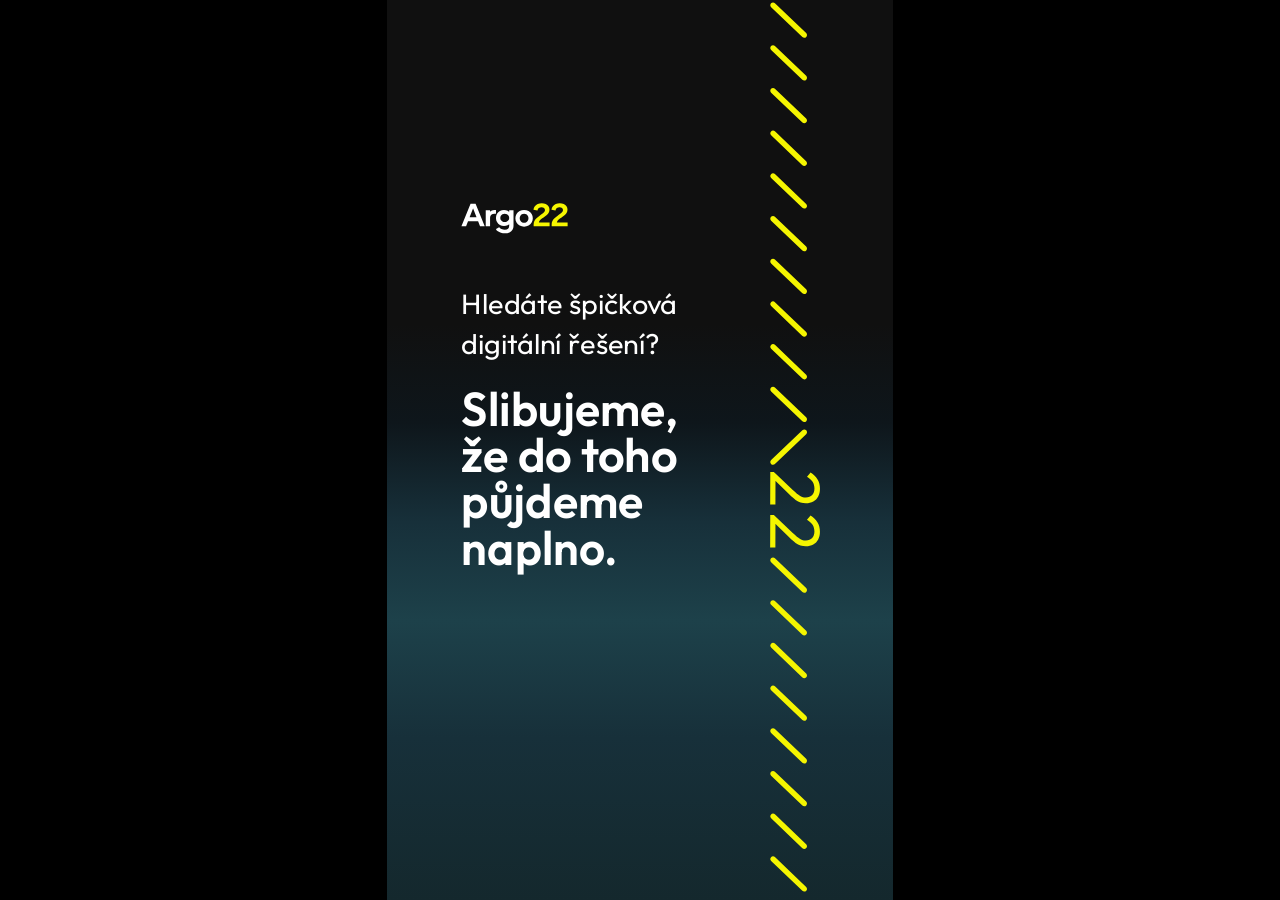
==== assets/reels-animace.html @ db475f30 "Prezentace Brand 2.0: assets" ====
<!DOCTYPE html>
<html lang="cs"><head><meta charset="utf-8"><meta name="viewport" content="width=device-width, initial-scale=1">
<title>Argo22 – animace</title>
<link href="https://fonts.googleapis.com/css2?family=Outfit:wght@400;600&display=swap" rel="stylesheet">
<style>
@font-face{font-family:'Argo Outfit';font-weight:400;src:url([data-uri]) format('truetype')}
@font-face{font-family:'Argo Outfit';font-weight:600;src:url([data-uri]) format('truetype')}
:root{--dur:3.5s}
html,body{margin:0;height:100%;background:#000}
body{display:flex;align-items:center;justify-content:center;overflow:hidden}
.stage{position:relative;height:min(100vh,calc(100vw*2576/1449));aspect-ratio:1449/2576;overflow:hidden;cursor:pointer}
.stage svg{position:absolute;inset:0;width:100%;height:100%;display:block}
text{font-family:'Argo Outfit','Outfit',sans-serif}
.flood{clip-path:inset(100% 0 0 0)}
.stage.run .flood{animation:flood var(--dur) cubic-bezier(.65,0,.35,1) forwards}
@keyframes flood{from{clip-path:inset(100% 0 0 0)}to{clip-path:inset(0 0 0 0)}}
</style></head><body>
<div class="stage" id="stage" title="Klikni pro přehrání znovu">
<svg viewBox="0 0 1449 2576" preserveAspectRatio="xMidYMid slice"><defs><linearGradient id="bg" x1="0" y1="0" x2="0" y2="1">
<stop offset="0" stop-color="#101010"/><stop offset=".36" stop-color="#101010"/><stop offset=".47" stop-color="#0E161B"/>
<stop offset=".58" stop-color="#17303A"/><stop offset=".69" stop-color="#1D414A"/><stop offset=".82" stop-color="#17303A"/><stop offset="1" stop-color="#14282D"/>
</linearGradient></defs><rect width="1449" height="2576" fill="url(#bg)"/><g fill="#f5f500" transform="translate(1096.6 -1337) scale(1.96) matrix(0 1 -1 0 72.8 0)">
  
  <path d="M1434.21,72.65l.02-5.29,7.1-2.36,40.28.12-.02,7.67-47.37-.15ZM1434.23,67.36l26.29-27.6c2.82-3.03,5.03-5.62,6.65-7.75,1.62-2.14,2.75-4.09,3.41-5.85.66-1.76.99-3.61.99-5.54.01-3.94-1.2-7-3.62-9.19-2.43-2.18-5.59-3.28-9.5-3.29-3.77-.01-7.06.88-9.87,2.67-2.82,1.79-5.32,4.51-7.53,8.17l-6.05-5.2c2.82-4.48,6.19-7.89,10.1-10.23,3.91-2.34,8.44-3.5,13.57-3.48,4.32.01,8.08.87,11.29,2.58,3.21,1.7,5.69,4.09,7.43,7.17,1.74,3.08,2.6,6.69,2.59,10.84,0,2.83-.39,5.42-1.15,7.77-.76,2.35-2.05,4.76-3.88,7.25-1.82,2.48-4.42,5.48-7.79,8.99l-21.85,22.43-11.1.28Z"/>
  <path d="M1371.43,72.59l.02-5.29,7.1-2.36,40.28.12-.02,7.67-47.37-.15ZM1371.45,67.31l26.29-27.6c2.82-3.03,5.03-5.62,6.65-7.75,1.62-2.14,2.75-4.09,3.41-5.85.66-1.76.99-3.61.99-5.54.01-3.94-1.2-7-3.62-9.19-2.43-2.18-5.59-3.28-9.5-3.29-3.77-.01-7.06.88-9.87,2.67-2.82,1.79-5.32,4.51-7.53,8.17l-6.05-5.2c2.82-4.48,6.19-7.89,10.1-10.23,3.91-2.34,8.44-3.5,13.57-3.48,4.32.01,8.08.87,11.29,2.58,3.21,1.7,5.69,4.09,7.43,7.17,1.74,3.08,2.6,6.69,2.59,10.84,0,2.83-.39,5.42-1.15,7.77-.76,2.35-2.05,4.76-3.88,7.25-1.82,2.48-4.42,5.48-7.79,8.99l-21.85,22.43-11.1.28Z"/>
  <g>
    
    <path d="M4,72.57c-.99,0-1.99-.37-2.76-1.11-1.6-1.53-1.66-4.06-.13-5.66L44.67,20.17c1.53-1.6,4.06-1.66,5.66-.13,1.6,1.53,1.66,4.06.13,5.66L6.89,71.33c-.79.82-1.84,1.24-2.89,1.24Z"/>
  </g>
  <g>
    
    <path d="M66.35,72.57c-.99,0-1.99-.37-2.76-1.11-1.6-1.53-1.66-4.06-.13-5.66l43.56-45.63c1.53-1.6,4.06-1.66,5.66-.13,1.6,1.53,1.66,4.06.13,5.66l-43.56,45.63c-.79.82-1.84,1.24-2.89,1.24Z"/>
  </g>
  <g>
    
    <path d="M128.69,72.57c-.99,0-1.99-.37-2.76-1.11-1.6-1.53-1.66-4.06-.13-5.66l43.56-45.63c1.53-1.6,4.06-1.66,5.66-.13,1.6,1.53,1.66,4.06.13,5.66l-43.56,45.63c-.79.82-1.84,1.24-2.89,1.24Z"/>
  </g>
  <g>
    
    <path d="M191.04,72.57c-.99,0-1.99-.37-2.76-1.11-1.6-1.53-1.66-4.06-.13-5.66l43.56-45.63c1.53-1.6,4.06-1.66,5.66-.13,1.6,1.53,1.66,4.06.13,5.66l-43.56,45.63c-.79.82-1.84,1.24-2.89,1.24Z"/>
  </g>
  <g>
    
    <path d="M253.39,72.57c-.99,0-1.99-.37-2.76-1.11-1.6-1.53-1.66-4.06-.13-5.66l43.56-45.63c1.53-1.6,4.06-1.66,5.66-.13,1.6,1.53,1.66,4.06.13,5.66l-43.56,45.63c-.79.82-1.84,1.24-2.89,1.24Z"/>
  </g>
  <g>
    
    <path d="M315.73,72.57c-.99,0-1.99-.37-2.76-1.11-1.6-1.53-1.66-4.06-.13-5.66l43.56-45.63c1.53-1.6,4.06-1.66,5.66-.13,1.6,1.53,1.66,4.06.13,5.66l-43.56,45.63c-.79.82-1.84,1.24-2.89,1.24Z"/>
  </g>
  <g>
    
    <path d="M378.08,72.57c-.99,0-1.99-.37-2.76-1.11-1.6-1.53-1.66-4.06-.13-5.66l43.56-45.63c1.53-1.6,4.06-1.66,5.66-.13,1.6,1.53,1.66,4.06.13,5.66l-43.56,45.63c-.79.82-1.84,1.24-2.89,1.24Z"/>
  </g>
  <g>
    
    <path d="M440.43,72.57c-.99,0-1.99-.37-2.76-1.11-1.6-1.53-1.66-4.06-.13-5.66l43.56-45.63c1.53-1.6,4.06-1.66,5.66-.13,1.6,1.53,1.66,4.06.13,5.66l-43.56,45.63c-.79.82-1.84,1.24-2.89,1.24Z"/>
  </g>
  <g>
    
    <path d="M502.77,72.57c-.99,0-1.99-.37-2.76-1.11-1.6-1.53-1.66-4.06-.13-5.66l43.56-45.63c1.53-1.6,4.06-1.66,5.66-.13,1.6,1.53,1.66,4.06.13,5.66l-43.56,45.63c-.79.82-1.84,1.24-2.89,1.24Z"/>
  </g>
  <g>
    
    <path d="M565.12,72.57c-.99,0-1.99-.37-2.76-1.11-1.6-1.53-1.66-4.06-.13-5.66l43.56-45.63c1.53-1.6,4.06-1.66,5.66-.13,1.6,1.53,1.66,4.06.13,5.66l-43.56,45.63c-.79.82-1.84,1.24-2.89,1.24Z"/>
  </g>
  <g>
    
    <path d="M627.47,72.57c-.99,0-1.99-.37-2.76-1.11-1.6-1.53-1.66-4.06-.13-5.66l43.56-45.63c1.53-1.6,4.06-1.66,5.66-.13,1.6,1.53,1.66,4.06.13,5.66l-43.56,45.63c-.79.82-1.84,1.24-2.89,1.24Z"/>
  </g>
  <g>
    
    <path d="M689.81,72.57c-.99,0-1.99-.37-2.76-1.11-1.6-1.53-1.66-4.06-.13-5.66l43.56-45.63c1.53-1.6,4.06-1.66,5.66-.13,1.6,1.53,1.66,4.06.13,5.66l-43.56,45.63c-.79.82-1.84,1.24-2.89,1.24Z"/>
  </g>
  <g>
    
    <path d="M1250.8,72.57c-.99,0-1.99-.37-2.76-1.11-1.6-1.53-1.66-4.06-.13-5.66l43.56-45.63c1.53-1.6,4.06-1.66,5.66-.13,1.6,1.53,1.66,4.06.13,5.66l-43.56,45.63c-.79.82-1.84,1.24-2.89,1.24Z"/>
  </g>
  <g>
    
    <path d="M1500.19,72.57c-.99,0-1.99-.37-2.76-1.11-1.6-1.53-1.66-4.06-.13-5.66l43.56-45.63c1.53-1.6,4.06-1.66,5.66-.13,1.6,1.53,1.66,4.06.13,5.66l-43.56,45.63c-.79.82-1.84,1.24-2.89,1.24Z"/>
  </g>
  <g>
    
    <path d="M1562.54,72.57c-.99,0-1.99-.37-2.76-1.11-1.6-1.53-1.66-4.06-.13-5.66l43.56-45.63c1.53-1.6,4.06-1.66,5.66-.13,1.6,1.53,1.66,4.06.13,5.66l-43.56,45.63c-.79.82-1.84,1.24-2.89,1.24Z"/>
  </g>
  <g>
    
    <path d="M1624.88,72.57c-.99,0-1.99-.37-2.76-1.11-1.6-1.53-1.66-4.06-.13-5.66l43.56-45.63c1.53-1.6,4.06-1.66,5.66-.13,1.6,1.53,1.66,4.06.13,5.66l-43.56,45.63c-.79.82-1.84,1.24-2.89,1.24Z"/>
  </g>
  <g>
    
    <path d="M1687.23,72.57c-.99,0-1.99-.37-2.76-1.11-1.6-1.53-1.66-4.06-.13-5.66l43.56-45.63c1.53-1.6,4.06-1.66,5.66-.13,1.6,1.53,1.66,4.06.13,5.66l-43.56,45.63c-.79.82-1.84,1.24-2.89,1.24Z"/>
  </g>
  <g>
    
    <path d="M1749.58,72.57c-.99,0-1.99-.37-2.76-1.11-1.6-1.53-1.66-4.06-.13-5.66l43.56-45.63c1.53-1.6,4.06-1.66,5.66-.13,1.6,1.53,1.66,4.06.13,5.66l-43.56,45.63c-.79.82-1.84,1.24-2.89,1.24Z"/>
  </g>
  <g>
    
    <path d="M1811.93,72.57c-.99,0-1.99-.37-2.76-1.11-1.6-1.53-1.66-4.06-.13-5.66l43.56-45.63c1.53-1.6,4.06-1.66,5.66-.13,1.6,1.53,1.66,4.06.13,5.66l-43.56,45.63c-.79.82-1.84,1.24-2.89,1.24Z"/>
  </g>
  <g>
    
    <path d="M1874.27,72.57c-.99,0-1.99-.37-2.76-1.11-1.6-1.53-1.66-4.06-.13-5.66l43.56-45.63c1.53-1.6,4.06-1.66,5.66-.13,1.6,1.53,1.66,4.06.13,5.66l-43.56,45.63c-.79.82-1.84,1.24-2.89,1.24Z"/>
  </g>
  <g>
    
    <path d="M1936.62,72.57c-.99,0-1.99-.37-2.76-1.11-1.6-1.53-1.66-4.06-.13-5.66l43.56-45.63c1.53-1.6,4.06-1.66,5.66-.13,1.6,1.53,1.66,4.06.13,5.66l-43.56,45.63c-.79.82-1.84,1.24-2.89,1.24Z"/>
  </g>
  <g>
    
    <path d="M752.16,72.57c-.99,0-1.99-.37-2.76-1.11-1.6-1.53-1.66-4.06-.13-5.66l43.56-45.63c1.53-1.6,4.06-1.66,5.66-.13,1.6,1.53,1.66,4.06.13,5.66l-43.56,45.63c-.79.82-1.84,1.24-2.89,1.24Z"/>
  </g>
  <g>
    
    <path d="M814.51,72.57c-.99,0-1.99-.37-2.76-1.11-1.6-1.53-1.66-4.06-.13-5.66l43.56-45.63c1.53-1.6,4.06-1.66,5.66-.13,1.6,1.53,1.66,4.06.13,5.66l-43.56,45.63c-.79.82-1.84,1.24-2.89,1.24Z"/>
  </g>
  <g>
    
    <path d="M876.85,72.57c-.99,0-1.99-.37-2.76-1.11-1.6-1.53-1.66-4.06-.13-5.66l43.56-45.63c1.53-1.6,4.06-1.66,5.66-.13,1.6,1.53,1.66,4.06.13,5.66l-43.56,45.63c-.79.82-1.84,1.24-2.89,1.24Z"/>
  </g>
  <g>
    
    <path d="M939.2,72.57c-.99,0-1.99-.37-2.76-1.11-1.6-1.53-1.66-4.06-.13-5.66l43.56-45.63c1.53-1.6,4.06-1.66,5.66-.13,1.6,1.53,1.66,4.06.13,5.66l-43.56,45.63c-.79.82-1.84,1.24-2.89,1.24Z"/>
  </g>
  <g>
    
    <path d="M1001.55,72.57c-.99,0-1.99-.37-2.76-1.11-1.6-1.53-1.66-4.06-.13-5.66l43.56-45.63c1.53-1.6,4.06-1.66,5.66-.13,1.6,1.53,1.66,4.06.13,5.66l-43.56,45.63c-.79.82-1.84,1.24-2.89,1.24Z"/>
  </g>
  <g>
    
    <path d="M1063.89,72.57c-.99,0-1.99-.37-2.76-1.11-1.6-1.53-1.66-4.06-.13-5.66l43.56-45.63c1.53-1.6,4.06-1.66,5.66-.13,1.6,1.53,1.66,4.06.13,5.66l-43.56,45.63c-.79.82-1.84,1.24-2.89,1.24Z"/>
  </g>
  <g>
    
    <path d="M1126.24,72.57c-.99,0-1.99-.37-2.76-1.11-1.6-1.53-1.66-4.06-.13-5.66l43.56-45.63c1.53-1.6,4.06-1.66,5.66-.13,1.6,1.53,1.66,4.06.13,5.66l-43.56,45.63c-.79.82-1.84,1.24-2.89,1.24Z"/>
  </g>
  <g>
    
    <path d="M1188.59,72.57c-.99,0-1.99-.37-2.76-1.11-1.6-1.53-1.66-4.06-.13-5.66l43.56-45.63c1.53-1.6,4.06-1.66,5.66-.13,1.6,1.53,1.66,4.06.13,5.66l-43.56,45.63c-.79.82-1.84,1.24-2.89,1.24Z"/>
  </g>
  <g>
    
    <path d="M1356.85,72.57c-1.06,0-2.11-.41-2.89-1.24l-43.56-45.63c-1.53-1.6-1.47-4.13.13-5.66,1.6-1.53,4.13-1.47,5.66.13l43.56,45.63c1.53,1.6,1.47,4.13-.13,5.66-.77.74-1.77,1.11-2.76,1.11Z"/>
  </g>
</g><g transform="translate(213 580.5) scale(2.69)"><path fill="#fff" d="M9.80922 0.914852H14.9844C15.0257 0.914852 15.0627 0.940251 15.0784 0.976938L24.7867 24.8619C24.8137 24.9283 24.7639 24.9988 24.6927 24.9988H19.9119C19.8706 24.9988 19.8336 24.9734 19.8179 24.9353L17.7507 19.7285C17.735 19.6904 17.698 19.665 17.6567 19.665H7.13691C7.09562 19.665 7.0586 19.6904 7.04294 19.7285L4.97571 24.9353C4.96005 24.9734 4.92303 24.9988 4.88174 24.9988H0.100911C0.0297255 24.9988 -0.0186808 24.9268 0.00694607 24.8619L9.71525 0.976938C9.73091 0.93884 9.76793 0.914852 9.80922 0.914852ZM15.9924 15.1454L12.4673 6.09767C12.4474 6.04687 12.3747 6.04687 12.3548 6.09767L8.80123 15.1454C8.78557 15.1849 8.81546 15.2272 8.85818 15.2272H15.9369C15.9796 15.2272 16.0081 15.1849 15.9938 15.1454H15.9924Z"></path><path fill="#fff" d="M25.9741 7.93346H30.389C30.4445 7.93346 30.4901 7.97861 30.4901 8.03364V9.58016C30.4901 9.63802 30.5655 9.662 30.5997 9.61544C30.7748 9.37697 31.1678 8.91132 31.827 8.46684C32.7638 7.8361 33.9041 7.52002 35.2467 7.52002C35.7265 7.52002 36.2063 7.55106 36.6861 7.61174C36.7373 7.61879 36.7743 7.66112 36.7743 7.71192V11.5641C36.7743 11.6262 36.7188 11.6728 36.6562 11.6615C36.2262 11.5853 35.7692 11.5458 35.2809 11.5458C33.823 11.5458 32.6598 11.9366 31.7914 12.7155C30.9229 13.4959 30.4901 14.5513 30.4901 15.8805V24.8986C30.4901 24.9537 30.4445 24.9988 30.389 24.9988H25.9741C25.9185 24.9988 25.873 24.9537 25.873 24.8986V8.03364C25.873 7.97861 25.9185 7.93346 25.9741 7.93346Z"></path><path fill="#fff" fill-rule="evenodd" d="M42.072 31.9497C40.7992 31.5828 39.7001 31.0607 38.7747 30.3834C37.8763 29.7273 37.2186 28.9568 36.7986 28.0749C36.7772 28.0284 36.7943 27.9733 36.8384 27.9465L40.1115 25.9809C40.1585 25.9527 40.2197 25.9682 40.2482 26.0148C40.7166 26.7782 41.4797 27.4033 42.5404 27.8901C43.6395 28.3938 44.861 28.6464 46.2036 28.6464C47.7071 28.6464 48.8531 28.2852 49.6405 27.5627C50.4263 26.8402 50.8207 25.8708 50.8207 24.6559V22.7665C50.8207 22.7143 50.7581 22.6861 50.7196 22.7228C50.5061 22.9203 49.9565 23.386 49.1023 23.8135C47.979 24.3751 46.7119 24.6559 45.301 24.6559C43.7036 24.6559 42.2514 24.2834 40.9444 23.537C39.636 22.7919 38.6124 21.7703 37.872 20.475C37.1303 19.1796 36.7615 17.7276 36.7615 16.1218C36.7615 14.5161 37.1317 13.0598 37.872 11.7518C38.6124 10.4437 39.636 9.41225 40.9444 8.65451C42.2514 7.89819 43.7036 7.51861 45.301 7.51861C46.7361 7.51861 48.0203 7.79941 49.155 8.36101C49.995 8.77869 50.5061 9.35299 50.7139 9.6225C50.7495 9.66765 50.8221 9.64225 50.8221 9.58581V8.03224C50.8221 7.9772 50.8677 7.93205 50.9232 7.93205H55.3382C55.3937 7.93205 55.4392 7.9772 55.4392 8.03224V24.7237C55.4392 26.2603 55.0748 27.6135 54.3458 28.7833C53.6169 29.953 52.552 30.8646 51.1524 31.5193C49.7515 32.1726 48.1028 32.5 46.205 32.5C44.7229 32.5 43.3462 32.3166 42.0734 31.9497H42.072ZM48.5114 19.9585C49.2404 19.5803 49.807 19.0583 50.2128 18.3936C50.6171 17.729 50.8207 16.9713 50.8207 16.1232C50.8207 15.2752 50.6129 14.478 50.1957 13.8006C49.7786 13.1247 49.2119 12.597 48.4944 12.2174C47.7768 11.8393 46.9553 11.6502 46.0299 11.6502C45.1045 11.6502 44.3571 11.8449 43.6523 12.2344C42.9462 12.6252 42.3909 13.1586 41.9851 13.8345C41.5794 14.5118 41.3772 15.2738 41.3772 16.1218C41.3772 16.9699 41.5794 17.7276 41.9851 18.3922C42.3895 19.0583 42.9447 19.5789 43.6523 19.9571C44.3585 20.3353 45.1501 20.5243 46.0299 20.5243C46.9553 20.5243 47.7825 20.3353 48.5114 19.9571V19.9585Z"></path><path fill="#fff" fill-rule="evenodd" d="M61.9641 24.2594C60.5518 23.4918 59.4413 22.425 58.6312 21.0591C57.8211 19.6946 57.4154 18.1523 57.4154 16.4309C57.4154 14.7094 57.8197 13.2024 58.6312 11.8379C59.4413 10.4734 60.5575 9.41225 61.9812 8.65592C63.4049 7.89959 64.9724 7.52002 66.6852 7.52002C68.3979 7.52002 69.9654 7.89818 71.3891 8.65592C72.8128 9.41225 73.929 10.4748 74.7391 11.8379C75.5492 13.2024 75.9535 14.7334 75.9535 16.4309C75.9535 18.1284 75.5478 19.6946 74.7391 21.0591C73.929 22.425 72.8171 23.4904 71.4062 24.2594C69.9939 25.0284 68.4207 25.4122 66.6852 25.4122C64.9497 25.4122 63.375 25.0284 61.9641 24.2594ZM69.0642 20.664C69.7704 20.2506 70.3256 19.6777 70.7299 18.944C71.1343 18.2102 71.3379 17.3847 71.3379 16.4661C71.3379 15.5475 71.1357 14.7235 70.7299 13.9883C70.3242 13.2546 69.7689 12.6803 69.0642 12.2682C68.358 11.8548 67.565 11.6488 66.6866 11.6488C65.8082 11.6488 65.0137 11.8548 64.309 12.2682C63.6028 12.6817 63.0476 13.2546 62.6418 13.9883C62.2361 14.7221 62.0339 15.5489 62.0339 16.4661C62.0339 17.3833 62.2361 18.2102 62.6418 18.944C63.0462 19.6777 63.6014 20.252 64.309 20.664C65.0152 21.0775 65.8067 21.2835 66.6866 21.2835C67.5664 21.2835 68.358 21.0775 69.0642 20.664Z"></path><path fill="#f5f500" d="M77.6591 19.3052C78.1916 18.2158 78.932 17.2126 79.8816 16.294C80.8298 15.3768 82.057 14.4018 83.5619 13.3689L84.1171 12.9554C85.2504 12.1765 86.1245 11.5444 86.7382 11.0632C87.3504 10.582 87.8658 10.0543 88.2829 9.47998C88.7001 8.90709 88.9079 8.29892 88.9079 7.65689C88.9079 6.76228 88.5776 6.03982 87.9184 5.4895C87.2593 4.93919 86.3609 4.66403 85.2276 4.66403C84.0943 4.66403 83.2017 4.97306 82.4158 5.59251C81.6512 6.19362 81.1487 7.0332 80.9095 8.10984C80.8981 8.16346 80.8454 8.19874 80.7913 8.18604L76.7466 7.33235C76.6939 7.32106 76.6597 7.27167 76.6668 7.21946C76.8619 5.90577 77.3488 4.7487 78.129 3.75249C78.9277 2.7323 79.957 1.93505 81.2184 1.36075C82.4798 0.787856 83.8964 0.5 85.4711 0.5C87.0457 0.5 88.4566 0.792089 89.7066 1.37768C90.9566 1.96327 91.9333 2.76052 92.6395 3.76942C93.3456 4.77833 93.6987 5.91423 93.6987 7.17572C93.6987 8.43721 93.4211 9.55618 92.8658 10.5298C92.3106 11.5048 91.6443 12.3247 90.8698 12.9907C90.0939 13.6567 89.0474 14.4356 87.7277 15.3302C87.5198 15.4671 87.3105 15.6167 87.1026 15.7775C86.7553 16.0075 86.4079 16.2474 86.0605 16.5C85.0183 17.2112 84.1854 17.8927 83.5604 18.5474C82.9525 19.1838 82.5852 19.9232 82.4585 20.7656C82.4528 20.8023 82.4827 20.8348 82.5197 20.8348H93.7357C93.7913 20.8348 93.8368 20.8799 93.8368 20.935V24.8986C93.8368 24.9537 93.7913 24.9988 93.7357 24.9988H76.9615C76.906 24.9988 76.8604 24.9537 76.8604 24.8986V22.8991C76.8604 21.5911 77.1267 20.3931 77.6591 19.3038V19.3052Z"></path><path fill="#f5f500" d="M96.8223 19.3052C97.3548 18.2158 98.0951 17.2126 99.0448 16.294C99.993 15.3768 101.22 14.4018 102.725 13.3689L103.28 12.9554C104.414 12.1765 105.288 11.5444 105.901 11.0632C106.514 10.582 107.029 10.0543 107.446 9.47998C107.863 8.90709 108.071 8.29892 108.071 7.65689C108.071 6.76228 107.741 6.03982 107.082 5.4895C106.422 4.93919 105.524 4.66403 104.391 4.66403C103.258 4.66403 102.365 4.97306 101.579 5.59251C100.814 6.19362 100.312 7.0332 100.073 8.10984C100.061 8.16346 100.009 8.19874 99.9545 8.18604L95.9097 7.33235C95.8571 7.32106 95.8229 7.27167 95.83 7.21946C96.0251 5.90577 96.512 4.7487 97.2922 3.75249C98.0909 2.7323 99.1202 1.93505 100.382 1.36075C101.643 0.787856 103.06 0.5 104.634 0.5C106.209 0.5 107.62 0.792089 108.87 1.37768C110.12 1.96327 111.096 2.76052 111.803 3.76942C112.509 4.77833 112.862 5.91423 112.862 7.17572C112.862 8.43721 112.584 9.55618 112.029 10.5298C111.474 11.5048 110.807 12.3247 110.033 12.9907C109.257 13.6567 108.211 14.4356 106.891 15.3302C106.683 15.4671 106.474 15.6167 106.266 15.7775C105.918 16.0075 105.571 16.2474 105.224 16.5C104.182 17.2112 103.349 17.8927 102.724 18.5474C102.116 19.1838 101.748 19.9232 101.622 20.7656C101.616 20.8023 101.646 20.8348 101.683 20.8348H112.899C112.954 20.8348 113 20.8799 113 20.935V24.8986C113 24.9537 112.954 24.9988 112.899 24.9988H96.1247C96.0692 24.9988 96.0236 24.9537 96.0236 24.8986V22.8991C96.0236 21.5911 96.2899 20.3931 96.8223 19.3038V19.3052Z"></path></g><text x="213" y="900" font-size="80" font-weight="400" fill="#fff" textLength="617" lengthAdjust="spacingAndGlyphs">Hledáte špičková</text><text x="213" y="1013" font-size="80" font-weight="400" fill="#fff" textLength="567" lengthAdjust="spacingAndGlyphs">digitální řešení?</text><text x="213" y="1218" font-size="136" font-weight="600" fill="#fff" textLength="620" lengthAdjust="spacingAndGlyphs">Slibujeme,</text><text x="213" y="1351" font-size="136" font-weight="600" fill="#fff" textLength="619" lengthAdjust="spacingAndGlyphs">že do toho</text><text x="213" y="1484" font-size="136" font-weight="600" fill="#fff" textLength="522" lengthAdjust="spacingAndGlyphs">půjdeme</text><text x="213" y="1617" font-size="136" font-weight="600" fill="#fff" textLength="448" lengthAdjust="spacingAndGlyphs">naplno.</text></svg>
<svg id="flood" class="flood" viewBox="0 0 1449 2576" preserveAspectRatio="xMidYMid slice"><rect width="1449" height="2576" fill="#f5f500"/><g fill="#0F0F0F" transform="translate(1096.6 -1337) scale(1.96) matrix(0 1 -1 0 72.8 0)">
  <path d="M1434.21,72.65l.02-5.29,7.1-2.36,40.28.12-.02,7.67-47.37-.15ZM1434.23,67.36l26.29-27.6c2.82-3.03,5.03-5.62,6.65-7.75,1.62-2.14,2.75-4.09,3.41-5.85.66-1.76.99-3.61.99-5.54.01-3.94-1.2-7-3.62-9.19-2.43-2.18-5.59-3.28-9.5-3.29-3.77-.01-7.06.88-9.87,2.67-2.82,1.79-5.32,4.51-7.53,8.17l-6.05-5.2c2.82-4.48,6.19-7.89,10.1-10.23,3.91-2.34,8.44-3.5,13.57-3.48,4.32.01,8.08.87,11.29,2.58,3.21,1.7,5.69,4.09,7.43,7.17,1.74,3.08,2.6,6.69,2.59,10.84,0,2.83-.39,5.42-1.15,7.77-.76,2.35-2.05,4.76-3.88,7.25-1.82,2.48-4.42,5.48-7.79,8.99l-21.85,22.43-11.1.28Z"/>
  <path d="M1371.43,72.59l.02-5.29,7.1-2.36,40.28.12-.02,7.67-47.37-.15ZM1371.45,67.31l26.29-27.6c2.82-3.03,5.03-5.62,6.65-7.75,1.62-2.14,2.75-4.09,3.41-5.85.66-1.76.99-3.61.99-5.54.01-3.94-1.2-7-3.62-9.19-2.43-2.18-5.59-3.28-9.5-3.29-3.77-.01-7.06.88-9.87,2.67-2.82,1.79-5.32,4.51-7.53,8.17l-6.05-5.2c2.82-4.48,6.19-7.89,10.1-10.23,3.91-2.34,8.44-3.5,13.57-3.48,4.32.01,8.08.87,11.29,2.58,3.21,1.7,5.69,4.09,7.43,7.17,1.74,3.08,2.6,6.69,2.59,10.84,0,2.83-.39,5.42-1.15,7.77-.76,2.35-2.05,4.76-3.88,7.25-1.82,2.48-4.42,5.48-7.79,8.99l-21.85,22.43-11.1.28Z"/>
  <g>
    
    <path d="M4,72.57c-.99,0-1.99-.37-2.76-1.11-1.6-1.53-1.66-4.06-.13-5.66L44.67,20.17c1.53-1.6,4.06-1.66,5.66-.13,1.6,1.53,1.66,4.06.13,5.66L6.89,71.33c-.79.82-1.84,1.24-2.89,1.24Z"/>
  </g>
  <g>
    
    <path d="M66.35,72.57c-.99,0-1.99-.37-2.76-1.11-1.6-1.53-1.66-4.06-.13-5.66l43.56-45.63c1.53-1.6,4.06-1.66,5.66-.13,1.6,1.53,1.66,4.06.13,5.66l-43.56,45.63c-.79.82-1.84,1.24-2.89,1.24Z"/>
  </g>
  <g>
    
    <path d="M128.69,72.57c-.99,0-1.99-.37-2.76-1.11-1.6-1.53-1.66-4.06-.13-5.66l43.56-45.63c1.53-1.6,4.06-1.66,5.66-.13,1.6,1.53,1.66,4.06.13,5.66l-43.56,45.63c-.79.82-1.84,1.24-2.89,1.24Z"/>
  </g>
  <g>
    
    <path d="M191.04,72.57c-.99,0-1.99-.37-2.76-1.11-1.6-1.53-1.66-4.06-.13-5.66l43.56-45.63c1.53-1.6,4.06-1.66,5.66-.13,1.6,1.53,1.66,4.06.13,5.66l-43.56,45.63c-.79.82-1.84,1.24-2.89,1.24Z"/>
  </g>
  <g>
    
    <path d="M253.39,72.57c-.99,0-1.99-.37-2.76-1.11-1.6-1.53-1.66-4.06-.13-5.66l43.56-45.63c1.53-1.6,4.06-1.66,5.66-.13,1.6,1.53,1.66,4.06.13,5.66l-43.56,45.63c-.79.82-1.84,1.24-2.89,1.24Z"/>
  </g>
  <g>
    
    <path d="M315.73,72.57c-.99,0-1.99-.37-2.76-1.11-1.6-1.53-1.66-4.06-.13-5.66l43.56-45.63c1.53-1.6,4.06-1.66,5.66-.13,1.6,1.53,1.66,4.06.13,5.66l-43.56,45.63c-.79.82-1.84,1.24-2.89,1.24Z"/>
  </g>
  <g>
    
    <path d="M378.08,72.57c-.99,0-1.99-.37-2.76-1.11-1.6-1.53-1.66-4.06-.13-5.66l43.56-45.63c1.53-1.6,4.06-1.66,5.66-.13,1.6,1.53,1.66,4.06.13,5.66l-43.56,45.63c-.79.82-1.84,1.24-2.89,1.24Z"/>
  </g>
  <g>
    
    <path d="M440.43,72.57c-.99,0-1.99-.37-2.76-1.11-1.6-1.53-1.66-4.06-.13-5.66l43.56-45.63c1.53-1.6,4.06-1.66,5.66-.13,1.6,1.53,1.66,4.06.13,5.66l-43.56,45.63c-.79.82-1.84,1.24-2.89,1.24Z"/>
  </g>
  <g>
    
    <path d="M502.77,72.57c-.99,0-1.99-.37-2.76-1.11-1.6-1.53-1.66-4.06-.13-5.66l43.56-45.63c1.53-1.6,4.06-1.66,5.66-.13,1.6,1.53,1.66,4.06.13,5.66l-43.56,45.63c-.79.82-1.84,1.24-2.89,1.24Z"/>
  </g>
  <g>
    
    <path d="M565.12,72.57c-.99,0-1.99-.37-2.76-1.11-1.6-1.53-1.66-4.06-.13-5.66l43.56-45.63c1.53-1.6,4.06-1.66,5.66-.13,1.6,1.53,1.66,4.06.13,5.66l-43.56,45.63c-.79.82-1.84,1.24-2.89,1.24Z"/>
  </g>
  <g>
    
    <path d="M627.47,72.57c-.99,0-1.99-.37-2.76-1.11-1.6-1.53-1.66-4.06-.13-5.66l43.56-45.63c1.53-1.6,4.06-1.66,5.66-.13,1.6,1.53,1.66,4.06.13,5.66l-43.56,45.63c-.79.82-1.84,1.24-2.89,1.24Z"/>
  </g>
  <g>
    
    <path d="M689.81,72.57c-.99,0-1.99-.37-2.76-1.11-1.6-1.53-1.66-4.06-.13-5.66l43.56-45.63c1.53-1.6,4.06-1.66,5.66-.13,1.6,1.53,1.66,4.06.13,5.66l-43.56,45.63c-.79.82-1.84,1.24-2.89,1.24Z"/>
  </g>
  <g>
    
    <path d="M1250.8,72.57c-.99,0-1.99-.37-2.76-1.11-1.6-1.53-1.66-4.06-.13-5.66l43.56-45.63c1.53-1.6,4.06-1.66,5.66-.13,1.6,1.53,1.66,4.06.13,5.66l-43.56,45.63c-.79.82-1.84,1.24-2.89,1.24Z"/>
  </g>
  <g>
    
    <path d="M1500.19,72.57c-.99,0-1.99-.37-2.76-1.11-1.6-1.53-1.66-4.06-.13-5.66l43.56-45.63c1.53-1.6,4.06-1.66,5.66-.13,1.6,1.53,1.66,4.06.13,5.66l-43.56,45.63c-.79.82-1.84,1.24-2.89,1.24Z"/>
  </g>
  <g>
    
    <path d="M1562.54,72.57c-.99,0-1.99-.37-2.76-1.11-1.6-1.53-1.66-4.06-.13-5.66l43.56-45.63c1.53-1.6,4.06-1.66,5.66-.13,1.6,1.53,1.66,4.06.13,5.66l-43.56,45.63c-.79.82-1.84,1.24-2.89,1.24Z"/>
  </g>
  <g>
    
    <path d="M1624.88,72.57c-.99,0-1.99-.37-2.76-1.11-1.6-1.53-1.66-4.06-.13-5.66l43.56-45.63c1.53-1.6,4.06-1.66,5.66-.13,1.6,1.53,1.66,4.06.13,5.66l-43.56,45.63c-.79.82-1.84,1.24-2.89,1.24Z"/>
  </g>
  <g>
    
    <path d="M1687.23,72.57c-.99,0-1.99-.37-2.76-1.11-1.6-1.53-1.66-4.06-.13-5.66l43.56-45.63c1.53-1.6,4.06-1.66,5.66-.13,1.6,1.53,1.66,4.06.13,5.66l-43.56,45.63c-.79.82-1.84,1.24-2.89,1.24Z"/>
  </g>
  <g>
    
    <path d="M1749.58,72.57c-.99,0-1.99-.37-2.76-1.11-1.6-1.53-1.66-4.06-.13-5.66l43.56-45.63c1.53-1.6,4.06-1.66,5.66-.13,1.6,1.53,1.66,4.06.13,5.66l-43.56,45.63c-.79.82-1.84,1.24-2.89,1.24Z"/>
  </g>
  <g>
    
    <path d="M1811.93,72.57c-.99,0-1.99-.37-2.76-1.11-1.6-1.53-1.66-4.06-.13-5.66l43.56-45.63c1.53-1.6,4.06-1.66,5.66-.13,1.6,1.53,1.66,4.06.13,5.66l-43.56,45.63c-.79.82-1.84,1.24-2.89,1.24Z"/>
  </g>
  <g>
    
    <path d="M1874.27,72.57c-.99,0-1.99-.37-2.76-1.11-1.6-1.53-1.66-4.06-.13-5.66l43.56-45.63c1.53-1.6,4.06-1.66,5.66-.13,1.6,1.53,1.66,4.06.13,5.66l-43.56,45.63c-.79.82-1.84,1.24-2.89,1.24Z"/>
  </g>
  <g>
    
    <path d="M1936.62,72.57c-.99,0-1.99-.37-2.76-1.11-1.6-1.53-1.66-4.06-.13-5.66l43.56-45.63c1.53-1.6,4.06-1.66,5.66-.13,1.6,1.53,1.66,4.06.13,5.66l-43.56,45.63c-.79.82-1.84,1.24-2.89,1.24Z"/>
  </g>
  <g>
    
    <path d="M752.16,72.57c-.99,0-1.99-.37-2.76-1.11-1.6-1.53-1.66-4.06-.13-5.66l43.56-45.63c1.53-1.6,4.06-1.66,5.66-.13,1.6,1.53,1.66,4.06.13,5.66l-43.56,45.63c-.79.82-1.84,1.24-2.89,1.24Z"/>
  </g>
  <g>
    
    <path d="M814.51,72.57c-.99,0-1.99-.37-2.76-1.11-1.6-1.53-1.66-4.06-.13-5.66l43.56-45.63c1.53-1.6,4.06-1.66,5.66-.13,1.6,1.53,1.66,4.06.13,5.66l-43.56,45.63c-.79.82-1.84,1.24-2.89,1.24Z"/>
  </g>
  <g>
    
    <path d="M876.85,72.57c-.99,0-1.99-.37-2.76-1.11-1.6-1.53-1.66-4.06-.13-5.66l43.56-45.63c1.53-1.6,4.06-1.66,5.66-.13,1.6,1.53,1.66,4.06.13,5.66l-43.56,45.63c-.79.82-1.84,1.24-2.89,1.24Z"/>
  </g>
  <g>
    
    <path d="M939.2,72.57c-.99,0-1.99-.37-2.76-1.11-1.6-1.53-1.66-4.06-.13-5.66l43.56-45.63c1.53-1.6,4.06-1.66,5.66-.13,1.6,1.53,1.66,4.06.13,5.66l-43.56,45.63c-.79.82-1.84,1.24-2.89,1.24Z"/>
  </g>
  <g>
    
    <path d="M1001.55,72.57c-.99,0-1.99-.37-2.76-1.11-1.6-1.53-1.66-4.06-.13-5.66l43.56-45.63c1.53-1.6,4.06-1.66,5.66-.13,1.6,1.53,1.66,4.06.13,5.66l-43.56,45.63c-.79.82-1.84,1.24-2.89,1.24Z"/>
  </g>
  <g>
    
    <path d="M1063.89,72.57c-.99,0-1.99-.37-2.76-1.11-1.6-1.53-1.66-4.06-.13-5.66l43.56-45.63c1.53-1.6,4.06-1.66,5.66-.13,1.6,1.53,1.66,4.06.13,5.66l-43.56,45.63c-.79.82-1.84,1.24-2.89,1.24Z"/>
  </g>
  <g>
    
    <path d="M1126.24,72.57c-.99,0-1.99-.37-2.76-1.11-1.6-1.53-1.66-4.06-.13-5.66l43.56-45.63c1.53-1.6,4.06-1.66,5.66-.13,1.6,1.53,1.66,4.06.13,5.66l-43.56,45.63c-.79.82-1.84,1.24-2.89,1.24Z"/>
  </g>
  <g>
    
    <path d="M1188.59,72.57c-.99,0-1.99-.37-2.76-1.11-1.6-1.53-1.66-4.06-.13-5.66l43.56-45.63c1.53-1.6,4.06-1.66,5.66-.13,1.6,1.53,1.66,4.06.13,5.66l-43.56,45.63c-.79.82-1.84,1.24-2.89,1.24Z"/>
  </g>
  <g>
    
    <path d="M1356.85,72.57c-1.06,0-2.11-.41-2.89-1.24l-43.56-45.63c-1.53-1.6-1.47-4.13.13-5.66,1.6-1.53,4.13-1.47,5.66.13l43.56,45.63c1.53,1.6,1.47,4.13-.13,5.66-.77.74-1.77,1.11-2.76,1.11Z"/>
  </g>
</g><g transform="translate(213 580.5) scale(2.69)"><path fill="#0F0F0F" d="M9.80922 0.914852H14.9844C15.0257 0.914852 15.0627 0.940251 15.0784 0.976938L24.7867 24.8619C24.8137 24.9283 24.7639 24.9988 24.6927 24.9988H19.9119C19.8706 24.9988 19.8336 24.9734 19.8179 24.9353L17.7507 19.7285C17.735 19.6904 17.698 19.665 17.6567 19.665H7.13691C7.09562 19.665 7.0586 19.6904 7.04294 19.7285L4.97571 24.9353C4.96005 24.9734 4.92303 24.9988 4.88174 24.9988H0.100911C0.0297255 24.9988 -0.0186808 24.9268 0.00694607 24.8619L9.71525 0.976938C9.73091 0.93884 9.76793 0.914852 9.80922 0.914852ZM15.9924 15.1454L12.4673 6.09767C12.4474 6.04687 12.3747 6.04687 12.3548 6.09767L8.80123 15.1454C8.78557 15.1849 8.81546 15.2272 8.85818 15.2272H15.9369C15.9796 15.2272 16.0081 15.1849 15.9938 15.1454H15.9924Z"></path><path fill="#0F0F0F" d="M25.9741 7.93346H30.389C30.4445 7.93346 30.4901 7.97861 30.4901 8.03364V9.58016C30.4901 9.63802 30.5655 9.662 30.5997 9.61544C30.7748 9.37697 31.1678 8.91132 31.827 8.46684C32.7638 7.8361 33.9041 7.52002 35.2467 7.52002C35.7265 7.52002 36.2063 7.55106 36.6861 7.61174C36.7373 7.61879 36.7743 7.66112 36.7743 7.71192V11.5641C36.7743 11.6262 36.7188 11.6728 36.6562 11.6615C36.2262 11.5853 35.7692 11.5458 35.2809 11.5458C33.823 11.5458 32.6598 11.9366 31.7914 12.7155C30.9229 13.4959 30.4901 14.5513 30.4901 15.8805V24.8986C30.4901 24.9537 30.4445 24.9988 30.389 24.9988H25.9741C25.9185 24.9988 25.873 24.9537 25.873 24.8986V8.03364C25.873 7.97861 25.9185 7.93346 25.9741 7.93346Z"></path><path fill="#0F0F0F" fill-rule="evenodd" d="M42.072 31.9497C40.7992 31.5828 39.7001 31.0607 38.7747 30.3834C37.8763 29.7273 37.2186 28.9568 36.7986 28.0749C36.7772 28.0284 36.7943 27.9733 36.8384 27.9465L40.1115 25.9809C40.1585 25.9527 40.2197 25.9682 40.2482 26.0148C40.7166 26.7782 41.4797 27.4033 42.5404 27.8901C43.6395 28.3938 44.861 28.6464 46.2036 28.6464C47.7071 28.6464 48.8531 28.2852 49.6405 27.5627C50.4263 26.8402 50.8207 25.8708 50.8207 24.6559V22.7665C50.8207 22.7143 50.7581 22.6861 50.7196 22.7228C50.5061 22.9203 49.9565 23.386 49.1023 23.8135C47.979 24.3751 46.7119 24.6559 45.301 24.6559C43.7036 24.6559 42.2514 24.2834 40.9444 23.537C39.636 22.7919 38.6124 21.7703 37.872 20.475C37.1303 19.1796 36.7615 17.7276 36.7615 16.1218C36.7615 14.5161 37.1317 13.0598 37.872 11.7518C38.6124 10.4437 39.636 9.41225 40.9444 8.65451C42.2514 7.89819 43.7036 7.51861 45.301 7.51861C46.7361 7.51861 48.0203 7.79941 49.155 8.36101C49.995 8.77869 50.5061 9.35299 50.7139 9.6225C50.7495 9.66765 50.8221 9.64225 50.8221 9.58581V8.03224C50.8221 7.9772 50.8677 7.93205 50.9232 7.93205H55.3382C55.3937 7.93205 55.4392 7.9772 55.4392 8.03224V24.7237C55.4392 26.2603 55.0748 27.6135 54.3458 28.7833C53.6169 29.953 52.552 30.8646 51.1524 31.5193C49.7515 32.1726 48.1028 32.5 46.205 32.5C44.7229 32.5 43.3462 32.3166 42.0734 31.9497H42.072ZM48.5114 19.9585C49.2404 19.5803 49.807 19.0583 50.2128 18.3936C50.6171 17.729 50.8207 16.9713 50.8207 16.1232C50.8207 15.2752 50.6129 14.478 50.1957 13.8006C49.7786 13.1247 49.2119 12.597 48.4944 12.2174C47.7768 11.8393 46.9553 11.6502 46.0299 11.6502C45.1045 11.6502 44.3571 11.8449 43.6523 12.2344C42.9462 12.6252 42.3909 13.1586 41.9851 13.8345C41.5794 14.5118 41.3772 15.2738 41.3772 16.1218C41.3772 16.9699 41.5794 17.7276 41.9851 18.3922C42.3895 19.0583 42.9447 19.5789 43.6523 19.9571C44.3585 20.3353 45.1501 20.5243 46.0299 20.5243C46.9553 20.5243 47.7825 20.3353 48.5114 19.9571V19.9585Z"></path><path fill="#0F0F0F" fill-rule="evenodd" d="M61.9641 24.2594C60.5518 23.4918 59.4413 22.425 58.6312 21.0591C57.8211 19.6946 57.4154 18.1523 57.4154 16.4309C57.4154 14.7094 57.8197 13.2024 58.6312 11.8379C59.4413 10.4734 60.5575 9.41225 61.9812 8.65592C63.4049 7.89959 64.9724 7.52002 66.6852 7.52002C68.3979 7.52002 69.9654 7.89818 71.3891 8.65592C72.8128 9.41225 73.929 10.4748 74.7391 11.8379C75.5492 13.2024 75.9535 14.7334 75.9535 16.4309C75.9535 18.1284 75.5478 19.6946 74.7391 21.0591C73.929 22.425 72.8171 23.4904 71.4062 24.2594C69.9939 25.0284 68.4207 25.4122 66.6852 25.4122C64.9497 25.4122 63.375 25.0284 61.9641 24.2594ZM69.0642 20.664C69.7704 20.2506 70.3256 19.6777 70.7299 18.944C71.1343 18.2102 71.3379 17.3847 71.3379 16.4661C71.3379 15.5475 71.1357 14.7235 70.7299 13.9883C70.3242 13.2546 69.7689 12.6803 69.0642 12.2682C68.358 11.8548 67.565 11.6488 66.6866 11.6488C65.8082 11.6488 65.0137 11.8548 64.309 12.2682C63.6028 12.6817 63.0476 13.2546 62.6418 13.9883C62.2361 14.7221 62.0339 15.5489 62.0339 16.4661C62.0339 17.3833 62.2361 18.2102 62.6418 18.944C63.0462 19.6777 63.6014 20.252 64.309 20.664C65.0152 21.0775 65.8067 21.2835 66.6866 21.2835C67.5664 21.2835 68.358 21.0775 69.0642 20.664Z"></path><path fill="#0F0F0F" d="M77.6591 19.3052C78.1916 18.2158 78.932 17.2126 79.8816 16.294C80.8298 15.3768 82.057 14.4018 83.5619 13.3689L84.1171 12.9554C85.2504 12.1765 86.1245 11.5444 86.7382 11.0632C87.3504 10.582 87.8658 10.0543 88.2829 9.47998C88.7001 8.90709 88.9079 8.29892 88.9079 7.65689C88.9079 6.76228 88.5776 6.03982 87.9184 5.4895C87.2593 4.93919 86.3609 4.66403 85.2276 4.66403C84.0943 4.66403 83.2017 4.97306 82.4158 5.59251C81.6512 6.19362 81.1487 7.0332 80.9095 8.10984C80.8981 8.16346 80.8454 8.19874 80.7913 8.18604L76.7466 7.33235C76.6939 7.32106 76.6597 7.27167 76.6668 7.21946C76.8619 5.90577 77.3488 4.7487 78.129 3.75249C78.9277 2.7323 79.957 1.93505 81.2184 1.36075C82.4798 0.787856 83.8964 0.5 85.4711 0.5C87.0457 0.5 88.4566 0.792089 89.7066 1.37768C90.9566 1.96327 91.9333 2.76052 92.6395 3.76942C93.3456 4.77833 93.6987 5.91423 93.6987 7.17572C93.6987 8.43721 93.4211 9.55618 92.8658 10.5298C92.3106 11.5048 91.6443 12.3247 90.8698 12.9907C90.0939 13.6567 89.0474 14.4356 87.7277 15.3302C87.5198 15.4671 87.3105 15.6167 87.1026 15.7775C86.7553 16.0075 86.4079 16.2474 86.0605 16.5C85.0183 17.2112 84.1854 17.8927 83.5604 18.5474C82.9525 19.1838 82.5852 19.9232 82.4585 20.7656C82.4528 20.8023 82.4827 20.8348 82.5197 20.8348H93.7357C93.7913 20.8348 93.8368 20.8799 93.8368 20.935V24.8986C93.8368 24.9537 93.7913 24.9988 93.7357 24.9988H76.9615C76.906 24.9988 76.8604 24.9537 76.8604 24.8986V22.8991C76.8604 21.5911 77.1267 20.3931 77.6591 19.3038V19.3052Z"></path><path fill="#0F0F0F" d="M96.8223 19.3052C97.3548 18.2158 98.0951 17.2126 99.0448 16.294C99.993 15.3768 101.22 14.4018 102.725 13.3689L103.28 12.9554C104.414 12.1765 105.288 11.5444 105.901 11.0632C106.514 10.582 107.029 10.0543 107.446 9.47998C107.863 8.90709 108.071 8.29892 108.071 7.65689C108.071 6.76228 107.741 6.03982 107.082 5.4895C106.422 4.93919 105.524 4.66403 104.391 4.66403C103.258 4.66403 102.365 4.97306 101.579 5.59251C100.814 6.19362 100.312 7.0332 100.073 8.10984C100.061 8.16346 100.009 8.19874 99.9545 8.18604L95.9097 7.33235C95.8571 7.32106 95.8229 7.27167 95.83 7.21946C96.0251 5.90577 96.512 4.7487 97.2922 3.75249C98.0909 2.7323 99.1202 1.93505 100.382 1.36075C101.643 0.787856 103.06 0.5 104.634 0.5C106.209 0.5 107.62 0.792089 108.87 1.37768C110.12 1.96327 111.096 2.76052 111.803 3.76942C112.509 4.77833 112.862 5.91423 112.862 7.17572C112.862 8.43721 112.584 9.55618 112.029 10.5298C111.474 11.5048 110.807 12.3247 110.033 12.9907C109.257 13.6567 108.211 14.4356 106.891 15.3302C106.683 15.4671 106.474 15.6167 106.266 15.7775C105.918 16.0075 105.571 16.2474 105.224 16.5C104.182 17.2112 103.349 17.8927 102.724 18.5474C102.116 19.1838 101.748 19.9232 101.622 20.7656C101.616 20.8023 101.646 20.8348 101.683 20.8348H112.899C112.954 20.8348 113 20.8799 113 20.935V24.8986C113 24.9537 112.954 24.9988 112.899 24.9988H96.1247C96.0692 24.9988 96.0236 24.9537 96.0236 24.8986V22.8991C96.0236 21.5911 96.2899 20.3931 96.8223 19.3038V19.3052Z"></path></g><text x="213" y="900" font-size="80" font-weight="400" fill="#0F0F0F" textLength="617" lengthAdjust="spacingAndGlyphs">Hledáte špičková</text><text x="213" y="1013" font-size="80" font-weight="400" fill="#0F0F0F" textLength="567" lengthAdjust="spacingAndGlyphs">digitální řešení?</text><text x="213" y="1218" font-size="136" font-weight="600" fill="#0F0F0F" textLength="620" lengthAdjust="spacingAndGlyphs">Slibujeme,</text><text x="213" y="1351" font-size="136" font-weight="600" fill="#0F0F0F" textLength="619" lengthAdjust="spacingAndGlyphs">že do toho</text><text x="213" y="1484" font-size="136" font-weight="600" fill="#0F0F0F" textLength="522" lengthAdjust="spacingAndGlyphs">půjdeme</text><text x="213" y="1617" font-size="136" font-weight="600" fill="#0F0F0F" textLength="448" lengthAdjust="spacingAndGlyphs">naplno.</text></svg>
</div>
<script>
const stage=document.getElementById('stage'),flood=document.getElementById('flood');let timer;
function play(){clearTimeout(timer);stage.classList.remove('run');void flood.getBoundingClientRect();timer=setTimeout(()=>stage.classList.add('run'),2000)}
flood.addEventListener('animationend',()=>{timer=setTimeout(play,5000)});
stage.addEventListener('click',play);
(document.fonts?document.fonts.ready:Promise.resolve()).then(play);
</script></body></html>
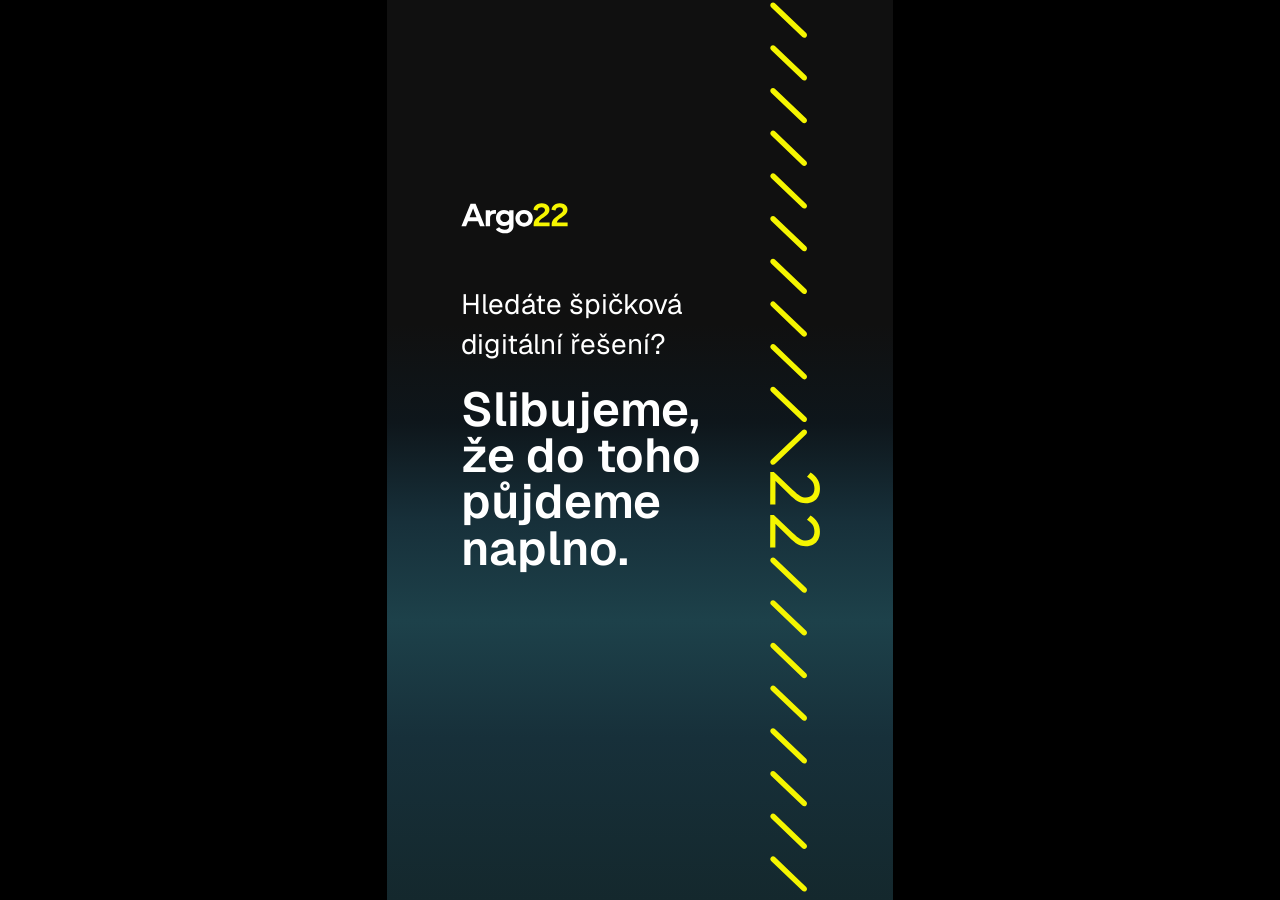
==== commit efb491c3: "Assets: písmo Geist, web a Reels v Geistu" ====
--- a/assets/reels-animace.html
+++ b/assets/reels-animace.html
@@ -1,16 +1,15 @@
 <!DOCTYPE html>
 <html lang="cs"><head><meta charset="utf-8"><meta name="viewport" content="width=device-width, initial-scale=1">
 <title>Argo22 – animace</title>
-<link href="https://fonts.googleapis.com/css2?family=Outfit:wght@400;600&display=swap" rel="stylesheet">
+
 <style>
-@font-face{font-family:'Argo Outfit';font-weight:400;src:url([data-uri]) format('truetype')}
-@font-face{font-family:'Argo Outfit';font-weight:600;src:url([data-uri]) format('truetype')}
 :root{--dur:3.5s}
 html,body{margin:0;height:100%;background:#000}
 body{display:flex;align-items:center;justify-content:center;overflow:hidden}
 .stage{position:relative;height:min(100vh,calc(100vw*2576/1449));aspect-ratio:1449/2576;overflow:hidden;cursor:pointer}
 .stage svg{position:absolute;inset:0;width:100%;height:100%;display:block}
-text{font-family:'Argo Outfit','Outfit',sans-serif}
+@font-face{font-family:'Geist';src:url('Geist.ttf') format('truetype');font-weight:100 900;font-display:block}
+text{font-family:'Geist','Helvetica Neue',Arial,sans-serif}
 .flood{clip-path:inset(100% 0 0 0)}
 .stage.run .flood{animation:flood var(--dur) cubic-bezier(.65,0,.35,1) forwards}
 @keyframes flood{from{clip-path:inset(100% 0 0 0)}to{clip-path:inset(0 0 0 0)}}
@@ -143,7 +142,7 @@
     
     <path d="M1356.85,72.57c-1.06,0-2.11-.41-2.89-1.24l-43.56-45.63c-1.53-1.6-1.47-4.13.13-5.66,1.6-1.53,4.13-1.47,5.66.13l43.56,45.63c1.53,1.6,1.47,4.13-.13,5.66-.77.74-1.77,1.11-2.76,1.11Z"/>
   </g>
-</g><g transform="translate(213 580.5) scale(2.69)"><path fill="#fff" d="M9.80922 0.914852H14.9844C15.0257 0.914852 15.0627 0.940251 15.0784 0.976938L24.7867 24.8619C24.8137 24.9283 24.7639 24.9988 24.6927 24.9988H19.9119C19.8706 24.9988 19.8336 24.9734 19.8179 24.9353L17.7507 19.7285C17.735 19.6904 17.698 19.665 17.6567 19.665H7.13691C7.09562 19.665 7.0586 19.6904 7.04294 19.7285L4.97571 24.9353C4.96005 24.9734 4.92303 24.9988 4.88174 24.9988H0.100911C0.0297255 24.9988 -0.0186808 24.9268 0.00694607 24.8619L9.71525 0.976938C9.73091 0.93884 9.76793 0.914852 9.80922 0.914852ZM15.9924 15.1454L12.4673 6.09767C12.4474 6.04687 12.3747 6.04687 12.3548 6.09767L8.80123 15.1454C8.78557 15.1849 8.81546 15.2272 8.85818 15.2272H15.9369C15.9796 15.2272 16.0081 15.1849 15.9938 15.1454H15.9924Z"></path><path fill="#fff" d="M25.9741 7.93346H30.389C30.4445 7.93346 30.4901 7.97861 30.4901 8.03364V9.58016C30.4901 9.63802 30.5655 9.662 30.5997 9.61544C30.7748 9.37697 31.1678 8.91132 31.827 8.46684C32.7638 7.8361 33.9041 7.52002 35.2467 7.52002C35.7265 7.52002 36.2063 7.55106 36.6861 7.61174C36.7373 7.61879 36.7743 7.66112 36.7743 7.71192V11.5641C36.7743 11.6262 36.7188 11.6728 36.6562 11.6615C36.2262 11.5853 35.7692 11.5458 35.2809 11.5458C33.823 11.5458 32.6598 11.9366 31.7914 12.7155C30.9229 13.4959 30.4901 14.5513 30.4901 15.8805V24.8986C30.4901 24.9537 30.4445 24.9988 30.389 24.9988H25.9741C25.9185 24.9988 25.873 24.9537 25.873 24.8986V8.03364C25.873 7.97861 25.9185 7.93346 25.9741 7.93346Z"></path><path fill="#fff" fill-rule="evenodd" d="M42.072 31.9497C40.7992 31.5828 39.7001 31.0607 38.7747 30.3834C37.8763 29.7273 37.2186 28.9568 36.7986 28.0749C36.7772 28.0284 36.7943 27.9733 36.8384 27.9465L40.1115 25.9809C40.1585 25.9527 40.2197 25.9682 40.2482 26.0148C40.7166 26.7782 41.4797 27.4033 42.5404 27.8901C43.6395 28.3938 44.861 28.6464 46.2036 28.6464C47.7071 28.6464 48.8531 28.2852 49.6405 27.5627C50.4263 26.8402 50.8207 25.8708 50.8207 24.6559V22.7665C50.8207 22.7143 50.7581 22.6861 50.7196 22.7228C50.5061 22.9203 49.9565 23.386 49.1023 23.8135C47.979 24.3751 46.7119 24.6559 45.301 24.6559C43.7036 24.6559 42.2514 24.2834 40.9444 23.537C39.636 22.7919 38.6124 21.7703 37.872 20.475C37.1303 19.1796 36.7615 17.7276 36.7615 16.1218C36.7615 14.5161 37.1317 13.0598 37.872 11.7518C38.6124 10.4437 39.636 9.41225 40.9444 8.65451C42.2514 7.89819 43.7036 7.51861 45.301 7.51861C46.7361 7.51861 48.0203 7.79941 49.155 8.36101C49.995 8.77869 50.5061 9.35299 50.7139 9.6225C50.7495 9.66765 50.8221 9.64225 50.8221 9.58581V8.03224C50.8221 7.9772 50.8677 7.93205 50.9232 7.93205H55.3382C55.3937 7.93205 55.4392 7.9772 55.4392 8.03224V24.7237C55.4392 26.2603 55.0748 27.6135 54.3458 28.7833C53.6169 29.953 52.552 30.8646 51.1524 31.5193C49.7515 32.1726 48.1028 32.5 46.205 32.5C44.7229 32.5 43.3462 32.3166 42.0734 31.9497H42.072ZM48.5114 19.9585C49.2404 19.5803 49.807 19.0583 50.2128 18.3936C50.6171 17.729 50.8207 16.9713 50.8207 16.1232C50.8207 15.2752 50.6129 14.478 50.1957 13.8006C49.7786 13.1247 49.2119 12.597 48.4944 12.2174C47.7768 11.8393 46.9553 11.6502 46.0299 11.6502C45.1045 11.6502 44.3571 11.8449 43.6523 12.2344C42.9462 12.6252 42.3909 13.1586 41.9851 13.8345C41.5794 14.5118 41.3772 15.2738 41.3772 16.1218C41.3772 16.9699 41.5794 17.7276 41.9851 18.3922C42.3895 19.0583 42.9447 19.5789 43.6523 19.9571C44.3585 20.3353 45.1501 20.5243 46.0299 20.5243C46.9553 20.5243 47.7825 20.3353 48.5114 19.9571V19.9585Z"></path><path fill="#fff" fill-rule="evenodd" d="M61.9641 24.2594C60.5518 23.4918 59.4413 22.425 58.6312 21.0591C57.8211 19.6946 57.4154 18.1523 57.4154 16.4309C57.4154 14.7094 57.8197 13.2024 58.6312 11.8379C59.4413 10.4734 60.5575 9.41225 61.9812 8.65592C63.4049 7.89959 64.9724 7.52002 66.6852 7.52002C68.3979 7.52002 69.9654 7.89818 71.3891 8.65592C72.8128 9.41225 73.929 10.4748 74.7391 11.8379C75.5492 13.2024 75.9535 14.7334 75.9535 16.4309C75.9535 18.1284 75.5478 19.6946 74.7391 21.0591C73.929 22.425 72.8171 23.4904 71.4062 24.2594C69.9939 25.0284 68.4207 25.4122 66.6852 25.4122C64.9497 25.4122 63.375 25.0284 61.9641 24.2594ZM69.0642 20.664C69.7704 20.2506 70.3256 19.6777 70.7299 18.944C71.1343 18.2102 71.3379 17.3847 71.3379 16.4661C71.3379 15.5475 71.1357 14.7235 70.7299 13.9883C70.3242 13.2546 69.7689 12.6803 69.0642 12.2682C68.358 11.8548 67.565 11.6488 66.6866 11.6488C65.8082 11.6488 65.0137 11.8548 64.309 12.2682C63.6028 12.6817 63.0476 13.2546 62.6418 13.9883C62.2361 14.7221 62.0339 15.5489 62.0339 16.4661C62.0339 17.3833 62.2361 18.2102 62.6418 18.944C63.0462 19.6777 63.6014 20.252 64.309 20.664C65.0152 21.0775 65.8067 21.2835 66.6866 21.2835C67.5664 21.2835 68.358 21.0775 69.0642 20.664Z"></path><path fill="#f5f500" d="M77.6591 19.3052C78.1916 18.2158 78.932 17.2126 79.8816 16.294C80.8298 15.3768 82.057 14.4018 83.5619 13.3689L84.1171 12.9554C85.2504 12.1765 86.1245 11.5444 86.7382 11.0632C87.3504 10.582 87.8658 10.0543 88.2829 9.47998C88.7001 8.90709 88.9079 8.29892 88.9079 7.65689C88.9079 6.76228 88.5776 6.03982 87.9184 5.4895C87.2593 4.93919 86.3609 4.66403 85.2276 4.66403C84.0943 4.66403 83.2017 4.97306 82.4158 5.59251C81.6512 6.19362 81.1487 7.0332 80.9095 8.10984C80.8981 8.16346 80.8454 8.19874 80.7913 8.18604L76.7466 7.33235C76.6939 7.32106 76.6597 7.27167 76.6668 7.21946C76.8619 5.90577 77.3488 4.7487 78.129 3.75249C78.9277 2.7323 79.957 1.93505 81.2184 1.36075C82.4798 0.787856 83.8964 0.5 85.4711 0.5C87.0457 0.5 88.4566 0.792089 89.7066 1.37768C90.9566 1.96327 91.9333 2.76052 92.6395 3.76942C93.3456 4.77833 93.6987 5.91423 93.6987 7.17572C93.6987 8.43721 93.4211 9.55618 92.8658 10.5298C92.3106 11.5048 91.6443 12.3247 90.8698 12.9907C90.0939 13.6567 89.0474 14.4356 87.7277 15.3302C87.5198 15.4671 87.3105 15.6167 87.1026 15.7775C86.7553 16.0075 86.4079 16.2474 86.0605 16.5C85.0183 17.2112 84.1854 17.8927 83.5604 18.5474C82.9525 19.1838 82.5852 19.9232 82.4585 20.7656C82.4528 20.8023 82.4827 20.8348 82.5197 20.8348H93.7357C93.7913 20.8348 93.8368 20.8799 93.8368 20.935V24.8986C93.8368 24.9537 93.7913 24.9988 93.7357 24.9988H76.9615C76.906 24.9988 76.8604 24.9537 76.8604 24.8986V22.8991C76.8604 21.5911 77.1267 20.3931 77.6591 19.3038V19.3052Z"></path><path fill="#f5f500" d="M96.8223 19.3052C97.3548 18.2158 98.0951 17.2126 99.0448 16.294C99.993 15.3768 101.22 14.4018 102.725 13.3689L103.28 12.9554C104.414 12.1765 105.288 11.5444 105.901 11.0632C106.514 10.582 107.029 10.0543 107.446 9.47998C107.863 8.90709 108.071 8.29892 108.071 7.65689C108.071 6.76228 107.741 6.03982 107.082 5.4895C106.422 4.93919 105.524 4.66403 104.391 4.66403C103.258 4.66403 102.365 4.97306 101.579 5.59251C100.814 6.19362 100.312 7.0332 100.073 8.10984C100.061 8.16346 100.009 8.19874 99.9545 8.18604L95.9097 7.33235C95.8571 7.32106 95.8229 7.27167 95.83 7.21946C96.0251 5.90577 96.512 4.7487 97.2922 3.75249C98.0909 2.7323 99.1202 1.93505 100.382 1.36075C101.643 0.787856 103.06 0.5 104.634 0.5C106.209 0.5 107.62 0.792089 108.87 1.37768C110.12 1.96327 111.096 2.76052 111.803 3.76942C112.509 4.77833 112.862 5.91423 112.862 7.17572C112.862 8.43721 112.584 9.55618 112.029 10.5298C111.474 11.5048 110.807 12.3247 110.033 12.9907C109.257 13.6567 108.211 14.4356 106.891 15.3302C106.683 15.4671 106.474 15.6167 106.266 15.7775C105.918 16.0075 105.571 16.2474 105.224 16.5C104.182 17.2112 103.349 17.8927 102.724 18.5474C102.116 19.1838 101.748 19.9232 101.622 20.7656C101.616 20.8023 101.646 20.8348 101.683 20.8348H112.899C112.954 20.8348 113 20.8799 113 20.935V24.8986C113 24.9537 112.954 24.9988 112.899 24.9988H96.1247C96.0692 24.9988 96.0236 24.9537 96.0236 24.8986V22.8991C96.0236 21.5911 96.2899 20.3931 96.8223 19.3038V19.3052Z"></path></g><text x="213" y="900" font-size="80" font-weight="400" fill="#fff" textLength="617" lengthAdjust="spacingAndGlyphs">Hledáte špičková</text><text x="213" y="1013" font-size="80" font-weight="400" fill="#fff" textLength="567" lengthAdjust="spacingAndGlyphs">digitální řešení?</text><text x="213" y="1218" font-size="136" font-weight="600" fill="#fff" textLength="620" lengthAdjust="spacingAndGlyphs">Slibujeme,</text><text x="213" y="1351" font-size="136" font-weight="600" fill="#fff" textLength="619" lengthAdjust="spacingAndGlyphs">že do toho</text><text x="213" y="1484" font-size="136" font-weight="600" fill="#fff" textLength="522" lengthAdjust="spacingAndGlyphs">půjdeme</text><text x="213" y="1617" font-size="136" font-weight="600" fill="#fff" textLength="448" lengthAdjust="spacingAndGlyphs">naplno.</text></svg>
+</g><g transform="translate(213 580.5) scale(2.69)"><path fill="#fff" d="M9.80922 0.914852H14.9844C15.0257 0.914852 15.0627 0.940251 15.0784 0.976938L24.7867 24.8619C24.8137 24.9283 24.7639 24.9988 24.6927 24.9988H19.9119C19.8706 24.9988 19.8336 24.9734 19.8179 24.9353L17.7507 19.7285C17.735 19.6904 17.698 19.665 17.6567 19.665H7.13691C7.09562 19.665 7.0586 19.6904 7.04294 19.7285L4.97571 24.9353C4.96005 24.9734 4.92303 24.9988 4.88174 24.9988H0.100911C0.0297255 24.9988 -0.0186808 24.9268 0.00694607 24.8619L9.71525 0.976938C9.73091 0.93884 9.76793 0.914852 9.80922 0.914852ZM15.9924 15.1454L12.4673 6.09767C12.4474 6.04687 12.3747 6.04687 12.3548 6.09767L8.80123 15.1454C8.78557 15.1849 8.81546 15.2272 8.85818 15.2272H15.9369C15.9796 15.2272 16.0081 15.1849 15.9938 15.1454H15.9924Z"></path><path fill="#fff" d="M25.9741 7.93346H30.389C30.4445 7.93346 30.4901 7.97861 30.4901 8.03364V9.58016C30.4901 9.63802 30.5655 9.662 30.5997 9.61544C30.7748 9.37697 31.1678 8.91132 31.827 8.46684C32.7638 7.8361 33.9041 7.52002 35.2467 7.52002C35.7265 7.52002 36.2063 7.55106 36.6861 7.61174C36.7373 7.61879 36.7743 7.66112 36.7743 7.71192V11.5641C36.7743 11.6262 36.7188 11.6728 36.6562 11.6615C36.2262 11.5853 35.7692 11.5458 35.2809 11.5458C33.823 11.5458 32.6598 11.9366 31.7914 12.7155C30.9229 13.4959 30.4901 14.5513 30.4901 15.8805V24.8986C30.4901 24.9537 30.4445 24.9988 30.389 24.9988H25.9741C25.9185 24.9988 25.873 24.9537 25.873 24.8986V8.03364C25.873 7.97861 25.9185 7.93346 25.9741 7.93346Z"></path><path fill="#fff" fill-rule="evenodd" d="M42.072 31.9497C40.7992 31.5828 39.7001 31.0607 38.7747 30.3834C37.8763 29.7273 37.2186 28.9568 36.7986 28.0749C36.7772 28.0284 36.7943 27.9733 36.8384 27.9465L40.1115 25.9809C40.1585 25.9527 40.2197 25.9682 40.2482 26.0148C40.7166 26.7782 41.4797 27.4033 42.5404 27.8901C43.6395 28.3938 44.861 28.6464 46.2036 28.6464C47.7071 28.6464 48.8531 28.2852 49.6405 27.5627C50.4263 26.8402 50.8207 25.8708 50.8207 24.6559V22.7665C50.8207 22.7143 50.7581 22.6861 50.7196 22.7228C50.5061 22.9203 49.9565 23.386 49.1023 23.8135C47.979 24.3751 46.7119 24.6559 45.301 24.6559C43.7036 24.6559 42.2514 24.2834 40.9444 23.537C39.636 22.7919 38.6124 21.7703 37.872 20.475C37.1303 19.1796 36.7615 17.7276 36.7615 16.1218C36.7615 14.5161 37.1317 13.0598 37.872 11.7518C38.6124 10.4437 39.636 9.41225 40.9444 8.65451C42.2514 7.89819 43.7036 7.51861 45.301 7.51861C46.7361 7.51861 48.0203 7.79941 49.155 8.36101C49.995 8.77869 50.5061 9.35299 50.7139 9.6225C50.7495 9.66765 50.8221 9.64225 50.8221 9.58581V8.03224C50.8221 7.9772 50.8677 7.93205 50.9232 7.93205H55.3382C55.3937 7.93205 55.4392 7.9772 55.4392 8.03224V24.7237C55.4392 26.2603 55.0748 27.6135 54.3458 28.7833C53.6169 29.953 52.552 30.8646 51.1524 31.5193C49.7515 32.1726 48.1028 32.5 46.205 32.5C44.7229 32.5 43.3462 32.3166 42.0734 31.9497H42.072ZM48.5114 19.9585C49.2404 19.5803 49.807 19.0583 50.2128 18.3936C50.6171 17.729 50.8207 16.9713 50.8207 16.1232C50.8207 15.2752 50.6129 14.478 50.1957 13.8006C49.7786 13.1247 49.2119 12.597 48.4944 12.2174C47.7768 11.8393 46.9553 11.6502 46.0299 11.6502C45.1045 11.6502 44.3571 11.8449 43.6523 12.2344C42.9462 12.6252 42.3909 13.1586 41.9851 13.8345C41.5794 14.5118 41.3772 15.2738 41.3772 16.1218C41.3772 16.9699 41.5794 17.7276 41.9851 18.3922C42.3895 19.0583 42.9447 19.5789 43.6523 19.9571C44.3585 20.3353 45.1501 20.5243 46.0299 20.5243C46.9553 20.5243 47.7825 20.3353 48.5114 19.9571V19.9585Z"></path><path fill="#fff" fill-rule="evenodd" d="M61.9641 24.2594C60.5518 23.4918 59.4413 22.425 58.6312 21.0591C57.8211 19.6946 57.4154 18.1523 57.4154 16.4309C57.4154 14.7094 57.8197 13.2024 58.6312 11.8379C59.4413 10.4734 60.5575 9.41225 61.9812 8.65592C63.4049 7.89959 64.9724 7.52002 66.6852 7.52002C68.3979 7.52002 69.9654 7.89818 71.3891 8.65592C72.8128 9.41225 73.929 10.4748 74.7391 11.8379C75.5492 13.2024 75.9535 14.7334 75.9535 16.4309C75.9535 18.1284 75.5478 19.6946 74.7391 21.0591C73.929 22.425 72.8171 23.4904 71.4062 24.2594C69.9939 25.0284 68.4207 25.4122 66.6852 25.4122C64.9497 25.4122 63.375 25.0284 61.9641 24.2594ZM69.0642 20.664C69.7704 20.2506 70.3256 19.6777 70.7299 18.944C71.1343 18.2102 71.3379 17.3847 71.3379 16.4661C71.3379 15.5475 71.1357 14.7235 70.7299 13.9883C70.3242 13.2546 69.7689 12.6803 69.0642 12.2682C68.358 11.8548 67.565 11.6488 66.6866 11.6488C65.8082 11.6488 65.0137 11.8548 64.309 12.2682C63.6028 12.6817 63.0476 13.2546 62.6418 13.9883C62.2361 14.7221 62.0339 15.5489 62.0339 16.4661C62.0339 17.3833 62.2361 18.2102 62.6418 18.944C63.0462 19.6777 63.6014 20.252 64.309 20.664C65.0152 21.0775 65.8067 21.2835 66.6866 21.2835C67.5664 21.2835 68.358 21.0775 69.0642 20.664Z"></path><path fill="#f5f500" d="M77.6591 19.3052C78.1916 18.2158 78.932 17.2126 79.8816 16.294C80.8298 15.3768 82.057 14.4018 83.5619 13.3689L84.1171 12.9554C85.2504 12.1765 86.1245 11.5444 86.7382 11.0632C87.3504 10.582 87.8658 10.0543 88.2829 9.47998C88.7001 8.90709 88.9079 8.29892 88.9079 7.65689C88.9079 6.76228 88.5776 6.03982 87.9184 5.4895C87.2593 4.93919 86.3609 4.66403 85.2276 4.66403C84.0943 4.66403 83.2017 4.97306 82.4158 5.59251C81.6512 6.19362 81.1487 7.0332 80.9095 8.10984C80.8981 8.16346 80.8454 8.19874 80.7913 8.18604L76.7466 7.33235C76.6939 7.32106 76.6597 7.27167 76.6668 7.21946C76.8619 5.90577 77.3488 4.7487 78.129 3.75249C78.9277 2.7323 79.957 1.93505 81.2184 1.36075C82.4798 0.787856 83.8964 0.5 85.4711 0.5C87.0457 0.5 88.4566 0.792089 89.7066 1.37768C90.9566 1.96327 91.9333 2.76052 92.6395 3.76942C93.3456 4.77833 93.6987 5.91423 93.6987 7.17572C93.6987 8.43721 93.4211 9.55618 92.8658 10.5298C92.3106 11.5048 91.6443 12.3247 90.8698 12.9907C90.0939 13.6567 89.0474 14.4356 87.7277 15.3302C87.5198 15.4671 87.3105 15.6167 87.1026 15.7775C86.7553 16.0075 86.4079 16.2474 86.0605 16.5C85.0183 17.2112 84.1854 17.8927 83.5604 18.5474C82.9525 19.1838 82.5852 19.9232 82.4585 20.7656C82.4528 20.8023 82.4827 20.8348 82.5197 20.8348H93.7357C93.7913 20.8348 93.8368 20.8799 93.8368 20.935V24.8986C93.8368 24.9537 93.7913 24.9988 93.7357 24.9988H76.9615C76.906 24.9988 76.8604 24.9537 76.8604 24.8986V22.8991C76.8604 21.5911 77.1267 20.3931 77.6591 19.3038V19.3052Z"></path><path fill="#f5f500" d="M96.8223 19.3052C97.3548 18.2158 98.0951 17.2126 99.0448 16.294C99.993 15.3768 101.22 14.4018 102.725 13.3689L103.28 12.9554C104.414 12.1765 105.288 11.5444 105.901 11.0632C106.514 10.582 107.029 10.0543 107.446 9.47998C107.863 8.90709 108.071 8.29892 108.071 7.65689C108.071 6.76228 107.741 6.03982 107.082 5.4895C106.422 4.93919 105.524 4.66403 104.391 4.66403C103.258 4.66403 102.365 4.97306 101.579 5.59251C100.814 6.19362 100.312 7.0332 100.073 8.10984C100.061 8.16346 100.009 8.19874 99.9545 8.18604L95.9097 7.33235C95.8571 7.32106 95.8229 7.27167 95.83 7.21946C96.0251 5.90577 96.512 4.7487 97.2922 3.75249C98.0909 2.7323 99.1202 1.93505 100.382 1.36075C101.643 0.787856 103.06 0.5 104.634 0.5C106.209 0.5 107.62 0.792089 108.87 1.37768C110.12 1.96327 111.096 2.76052 111.803 3.76942C112.509 4.77833 112.862 5.91423 112.862 7.17572C112.862 8.43721 112.584 9.55618 112.029 10.5298C111.474 11.5048 110.807 12.3247 110.033 12.9907C109.257 13.6567 108.211 14.4356 106.891 15.3302C106.683 15.4671 106.474 15.6167 106.266 15.7775C105.918 16.0075 105.571 16.2474 105.224 16.5C104.182 17.2112 103.349 17.8927 102.724 18.5474C102.116 19.1838 101.748 19.9232 101.622 20.7656C101.616 20.8023 101.646 20.8348 101.683 20.8348H112.899C112.954 20.8348 113 20.8799 113 20.935V24.8986C113 24.9537 112.954 24.9988 112.899 24.9988H96.1247C96.0692 24.9988 96.0236 24.9537 96.0236 24.8986V22.8991C96.0236 21.5911 96.2899 20.3931 96.8223 19.3038V19.3052Z"></path></g><text x="213" y="900" font-size="80" font-weight="400" fill="#fff">Hledáte špičková</text><text x="213" y="1013" font-size="80" font-weight="400" fill="#fff">digitální řešení?</text><text x="213" y="1218" font-size="136" font-weight="600" fill="#fff">Slibujeme,</text><text x="213" y="1351" font-size="136" font-weight="600" fill="#fff">že do toho</text><text x="213" y="1484" font-size="136" font-weight="600" fill="#fff">půjdeme</text><text x="213" y="1617" font-size="136" font-weight="600" fill="#fff">naplno.</text></svg>
 <svg id="flood" class="flood" viewBox="0 0 1449 2576" preserveAspectRatio="xMidYMid slice"><rect width="1449" height="2576" fill="#f5f500"/><g fill="#0F0F0F" transform="translate(1096.6 -1337) scale(1.96) matrix(0 1 -1 0 72.8 0)">
   <path d="M1434.21,72.65l.02-5.29,7.1-2.36,40.28.12-.02,7.67-47.37-.15ZM1434.23,67.36l26.29-27.6c2.82-3.03,5.03-5.62,6.65-7.75,1.62-2.14,2.75-4.09,3.41-5.85.66-1.76.99-3.61.99-5.54.01-3.94-1.2-7-3.62-9.19-2.43-2.18-5.59-3.28-9.5-3.29-3.77-.01-7.06.88-9.87,2.67-2.82,1.79-5.32,4.51-7.53,8.17l-6.05-5.2c2.82-4.48,6.19-7.89,10.1-10.23,3.91-2.34,8.44-3.5,13.57-3.48,4.32.01,8.08.87,11.29,2.58,3.21,1.7,5.69,4.09,7.43,7.17,1.74,3.08,2.6,6.69,2.59,10.84,0,2.83-.39,5.42-1.15,7.77-.76,2.35-2.05,4.76-3.88,7.25-1.82,2.48-4.42,5.48-7.79,8.99l-21.85,22.43-11.1.28Z"/>
   <path d="M1371.43,72.59l.02-5.29,7.1-2.36,40.28.12-.02,7.67-47.37-.15ZM1371.45,67.31l26.29-27.6c2.82-3.03,5.03-5.62,6.65-7.75,1.62-2.14,2.75-4.09,3.41-5.85.66-1.76.99-3.61.99-5.54.01-3.94-1.2-7-3.62-9.19-2.43-2.18-5.59-3.28-9.5-3.29-3.77-.01-7.06.88-9.87,2.67-2.82,1.79-5.32,4.51-7.53,8.17l-6.05-5.2c2.82-4.48,6.19-7.89,10.1-10.23,3.91-2.34,8.44-3.5,13.57-3.48,4.32.01,8.08.87,11.29,2.58,3.21,1.7,5.69,4.09,7.43,7.17,1.74,3.08,2.6,6.69,2.59,10.84,0,2.83-.39,5.42-1.15,7.77-.76,2.35-2.05,4.76-3.88,7.25-1.82,2.48-4.42,5.48-7.79,8.99l-21.85,22.43-11.1.28Z"/>
@@ -267,7 +266,7 @@
     
     <path d="M1356.85,72.57c-1.06,0-2.11-.41-2.89-1.24l-43.56-45.63c-1.53-1.6-1.47-4.13.13-5.66,1.6-1.53,4.13-1.47,5.66.13l43.56,45.63c1.53,1.6,1.47,4.13-.13,5.66-.77.74-1.77,1.11-2.76,1.11Z"/>
   </g>
-</g><g transform="translate(213 580.5) scale(2.69)"><path fill="#0F0F0F" d="M9.80922 0.914852H14.9844C15.0257 0.914852 15.0627 0.940251 15.0784 0.976938L24.7867 24.8619C24.8137 24.9283 24.7639 24.9988 24.6927 24.9988H19.9119C19.8706 24.9988 19.8336 24.9734 19.8179 24.9353L17.7507 19.7285C17.735 19.6904 17.698 19.665 17.6567 19.665H7.13691C7.09562 19.665 7.0586 19.6904 7.04294 19.7285L4.97571 24.9353C4.96005 24.9734 4.92303 24.9988 4.88174 24.9988H0.100911C0.0297255 24.9988 -0.0186808 24.9268 0.00694607 24.8619L9.71525 0.976938C9.73091 0.93884 9.76793 0.914852 9.80922 0.914852ZM15.9924 15.1454L12.4673 6.09767C12.4474 6.04687 12.3747 6.04687 12.3548 6.09767L8.80123 15.1454C8.78557 15.1849 8.81546 15.2272 8.85818 15.2272H15.9369C15.9796 15.2272 16.0081 15.1849 15.9938 15.1454H15.9924Z"></path><path fill="#0F0F0F" d="M25.9741 7.93346H30.389C30.4445 7.93346 30.4901 7.97861 30.4901 8.03364V9.58016C30.4901 9.63802 30.5655 9.662 30.5997 9.61544C30.7748 9.37697 31.1678 8.91132 31.827 8.46684C32.7638 7.8361 33.9041 7.52002 35.2467 7.52002C35.7265 7.52002 36.2063 7.55106 36.6861 7.61174C36.7373 7.61879 36.7743 7.66112 36.7743 7.71192V11.5641C36.7743 11.6262 36.7188 11.6728 36.6562 11.6615C36.2262 11.5853 35.7692 11.5458 35.2809 11.5458C33.823 11.5458 32.6598 11.9366 31.7914 12.7155C30.9229 13.4959 30.4901 14.5513 30.4901 15.8805V24.8986C30.4901 24.9537 30.4445 24.9988 30.389 24.9988H25.9741C25.9185 24.9988 25.873 24.9537 25.873 24.8986V8.03364C25.873 7.97861 25.9185 7.93346 25.9741 7.93346Z"></path><path fill="#0F0F0F" fill-rule="evenodd" d="M42.072 31.9497C40.7992 31.5828 39.7001 31.0607 38.7747 30.3834C37.8763 29.7273 37.2186 28.9568 36.7986 28.0749C36.7772 28.0284 36.7943 27.9733 36.8384 27.9465L40.1115 25.9809C40.1585 25.9527 40.2197 25.9682 40.2482 26.0148C40.7166 26.7782 41.4797 27.4033 42.5404 27.8901C43.6395 28.3938 44.861 28.6464 46.2036 28.6464C47.7071 28.6464 48.8531 28.2852 49.6405 27.5627C50.4263 26.8402 50.8207 25.8708 50.8207 24.6559V22.7665C50.8207 22.7143 50.7581 22.6861 50.7196 22.7228C50.5061 22.9203 49.9565 23.386 49.1023 23.8135C47.979 24.3751 46.7119 24.6559 45.301 24.6559C43.7036 24.6559 42.2514 24.2834 40.9444 23.537C39.636 22.7919 38.6124 21.7703 37.872 20.475C37.1303 19.1796 36.7615 17.7276 36.7615 16.1218C36.7615 14.5161 37.1317 13.0598 37.872 11.7518C38.6124 10.4437 39.636 9.41225 40.9444 8.65451C42.2514 7.89819 43.7036 7.51861 45.301 7.51861C46.7361 7.51861 48.0203 7.79941 49.155 8.36101C49.995 8.77869 50.5061 9.35299 50.7139 9.6225C50.7495 9.66765 50.8221 9.64225 50.8221 9.58581V8.03224C50.8221 7.9772 50.8677 7.93205 50.9232 7.93205H55.3382C55.3937 7.93205 55.4392 7.9772 55.4392 8.03224V24.7237C55.4392 26.2603 55.0748 27.6135 54.3458 28.7833C53.6169 29.953 52.552 30.8646 51.1524 31.5193C49.7515 32.1726 48.1028 32.5 46.205 32.5C44.7229 32.5 43.3462 32.3166 42.0734 31.9497H42.072ZM48.5114 19.9585C49.2404 19.5803 49.807 19.0583 50.2128 18.3936C50.6171 17.729 50.8207 16.9713 50.8207 16.1232C50.8207 15.2752 50.6129 14.478 50.1957 13.8006C49.7786 13.1247 49.2119 12.597 48.4944 12.2174C47.7768 11.8393 46.9553 11.6502 46.0299 11.6502C45.1045 11.6502 44.3571 11.8449 43.6523 12.2344C42.9462 12.6252 42.3909 13.1586 41.9851 13.8345C41.5794 14.5118 41.3772 15.2738 41.3772 16.1218C41.3772 16.9699 41.5794 17.7276 41.9851 18.3922C42.3895 19.0583 42.9447 19.5789 43.6523 19.9571C44.3585 20.3353 45.1501 20.5243 46.0299 20.5243C46.9553 20.5243 47.7825 20.3353 48.5114 19.9571V19.9585Z"></path><path fill="#0F0F0F" fill-rule="evenodd" d="M61.9641 24.2594C60.5518 23.4918 59.4413 22.425 58.6312 21.0591C57.8211 19.6946 57.4154 18.1523 57.4154 16.4309C57.4154 14.7094 57.8197 13.2024 58.6312 11.8379C59.4413 10.4734 60.5575 9.41225 61.9812 8.65592C63.4049 7.89959 64.9724 7.52002 66.6852 7.52002C68.3979 7.52002 69.9654 7.89818 71.3891 8.65592C72.8128 9.41225 73.929 10.4748 74.7391 11.8379C75.5492 13.2024 75.9535 14.7334 75.9535 16.4309C75.9535 18.1284 75.5478 19.6946 74.7391 21.0591C73.929 22.425 72.8171 23.4904 71.4062 24.2594C69.9939 25.0284 68.4207 25.4122 66.6852 25.4122C64.9497 25.4122 63.375 25.0284 61.9641 24.2594ZM69.0642 20.664C69.7704 20.2506 70.3256 19.6777 70.7299 18.944C71.1343 18.2102 71.3379 17.3847 71.3379 16.4661C71.3379 15.5475 71.1357 14.7235 70.7299 13.9883C70.3242 13.2546 69.7689 12.6803 69.0642 12.2682C68.358 11.8548 67.565 11.6488 66.6866 11.6488C65.8082 11.6488 65.0137 11.8548 64.309 12.2682C63.6028 12.6817 63.0476 13.2546 62.6418 13.9883C62.2361 14.7221 62.0339 15.5489 62.0339 16.4661C62.0339 17.3833 62.2361 18.2102 62.6418 18.944C63.0462 19.6777 63.6014 20.252 64.309 20.664C65.0152 21.0775 65.8067 21.2835 66.6866 21.2835C67.5664 21.2835 68.358 21.0775 69.0642 20.664Z"></path><path fill="#0F0F0F" d="M77.6591 19.3052C78.1916 18.2158 78.932 17.2126 79.8816 16.294C80.8298 15.3768 82.057 14.4018 83.5619 13.3689L84.1171 12.9554C85.2504 12.1765 86.1245 11.5444 86.7382 11.0632C87.3504 10.582 87.8658 10.0543 88.2829 9.47998C88.7001 8.90709 88.9079 8.29892 88.9079 7.65689C88.9079 6.76228 88.5776 6.03982 87.9184 5.4895C87.2593 4.93919 86.3609 4.66403 85.2276 4.66403C84.0943 4.66403 83.2017 4.97306 82.4158 5.59251C81.6512 6.19362 81.1487 7.0332 80.9095 8.10984C80.8981 8.16346 80.8454 8.19874 80.7913 8.18604L76.7466 7.33235C76.6939 7.32106 76.6597 7.27167 76.6668 7.21946C76.8619 5.90577 77.3488 4.7487 78.129 3.75249C78.9277 2.7323 79.957 1.93505 81.2184 1.36075C82.4798 0.787856 83.8964 0.5 85.4711 0.5C87.0457 0.5 88.4566 0.792089 89.7066 1.37768C90.9566 1.96327 91.9333 2.76052 92.6395 3.76942C93.3456 4.77833 93.6987 5.91423 93.6987 7.17572C93.6987 8.43721 93.4211 9.55618 92.8658 10.5298C92.3106 11.5048 91.6443 12.3247 90.8698 12.9907C90.0939 13.6567 89.0474 14.4356 87.7277 15.3302C87.5198 15.4671 87.3105 15.6167 87.1026 15.7775C86.7553 16.0075 86.4079 16.2474 86.0605 16.5C85.0183 17.2112 84.1854 17.8927 83.5604 18.5474C82.9525 19.1838 82.5852 19.9232 82.4585 20.7656C82.4528 20.8023 82.4827 20.8348 82.5197 20.8348H93.7357C93.7913 20.8348 93.8368 20.8799 93.8368 20.935V24.8986C93.8368 24.9537 93.7913 24.9988 93.7357 24.9988H76.9615C76.906 24.9988 76.8604 24.9537 76.8604 24.8986V22.8991C76.8604 21.5911 77.1267 20.3931 77.6591 19.3038V19.3052Z"></path><path fill="#0F0F0F" d="M96.8223 19.3052C97.3548 18.2158 98.0951 17.2126 99.0448 16.294C99.993 15.3768 101.22 14.4018 102.725 13.3689L103.28 12.9554C104.414 12.1765 105.288 11.5444 105.901 11.0632C106.514 10.582 107.029 10.0543 107.446 9.47998C107.863 8.90709 108.071 8.29892 108.071 7.65689C108.071 6.76228 107.741 6.03982 107.082 5.4895C106.422 4.93919 105.524 4.66403 104.391 4.66403C103.258 4.66403 102.365 4.97306 101.579 5.59251C100.814 6.19362 100.312 7.0332 100.073 8.10984C100.061 8.16346 100.009 8.19874 99.9545 8.18604L95.9097 7.33235C95.8571 7.32106 95.8229 7.27167 95.83 7.21946C96.0251 5.90577 96.512 4.7487 97.2922 3.75249C98.0909 2.7323 99.1202 1.93505 100.382 1.36075C101.643 0.787856 103.06 0.5 104.634 0.5C106.209 0.5 107.62 0.792089 108.87 1.37768C110.12 1.96327 111.096 2.76052 111.803 3.76942C112.509 4.77833 112.862 5.91423 112.862 7.17572C112.862 8.43721 112.584 9.55618 112.029 10.5298C111.474 11.5048 110.807 12.3247 110.033 12.9907C109.257 13.6567 108.211 14.4356 106.891 15.3302C106.683 15.4671 106.474 15.6167 106.266 15.7775C105.918 16.0075 105.571 16.2474 105.224 16.5C104.182 17.2112 103.349 17.8927 102.724 18.5474C102.116 19.1838 101.748 19.9232 101.622 20.7656C101.616 20.8023 101.646 20.8348 101.683 20.8348H112.899C112.954 20.8348 113 20.8799 113 20.935V24.8986C113 24.9537 112.954 24.9988 112.899 24.9988H96.1247C96.0692 24.9988 96.0236 24.9537 96.0236 24.8986V22.8991C96.0236 21.5911 96.2899 20.3931 96.8223 19.3038V19.3052Z"></path></g><text x="213" y="900" font-size="80" font-weight="400" fill="#0F0F0F" textLength="617" lengthAdjust="spacingAndGlyphs">Hledáte špičková</text><text x="213" y="1013" font-size="80" font-weight="400" fill="#0F0F0F" textLength="567" lengthAdjust="spacingAndGlyphs">digitální řešení?</text><text x="213" y="1218" font-size="136" font-weight="600" fill="#0F0F0F" textLength="620" lengthAdjust="spacingAndGlyphs">Slibujeme,</text><text x="213" y="1351" font-size="136" font-weight="600" fill="#0F0F0F" textLength="619" lengthAdjust="spacingAndGlyphs">že do toho</text><text x="213" y="1484" font-size="136" font-weight="600" fill="#0F0F0F" textLength="522" lengthAdjust="spacingAndGlyphs">půjdeme</text><text x="213" y="1617" font-size="136" font-weight="600" fill="#0F0F0F" textLength="448" lengthAdjust="spacingAndGlyphs">naplno.</text></svg>
+</g><g transform="translate(213 580.5) scale(2.69)"><path fill="#0F0F0F" d="M9.80922 0.914852H14.9844C15.0257 0.914852 15.0627 0.940251 15.0784 0.976938L24.7867 24.8619C24.8137 24.9283 24.7639 24.9988 24.6927 24.9988H19.9119C19.8706 24.9988 19.8336 24.9734 19.8179 24.9353L17.7507 19.7285C17.735 19.6904 17.698 19.665 17.6567 19.665H7.13691C7.09562 19.665 7.0586 19.6904 7.04294 19.7285L4.97571 24.9353C4.96005 24.9734 4.92303 24.9988 4.88174 24.9988H0.100911C0.0297255 24.9988 -0.0186808 24.9268 0.00694607 24.8619L9.71525 0.976938C9.73091 0.93884 9.76793 0.914852 9.80922 0.914852ZM15.9924 15.1454L12.4673 6.09767C12.4474 6.04687 12.3747 6.04687 12.3548 6.09767L8.80123 15.1454C8.78557 15.1849 8.81546 15.2272 8.85818 15.2272H15.9369C15.9796 15.2272 16.0081 15.1849 15.9938 15.1454H15.9924Z"></path><path fill="#0F0F0F" d="M25.9741 7.93346H30.389C30.4445 7.93346 30.4901 7.97861 30.4901 8.03364V9.58016C30.4901 9.63802 30.5655 9.662 30.5997 9.61544C30.7748 9.37697 31.1678 8.91132 31.827 8.46684C32.7638 7.8361 33.9041 7.52002 35.2467 7.52002C35.7265 7.52002 36.2063 7.55106 36.6861 7.61174C36.7373 7.61879 36.7743 7.66112 36.7743 7.71192V11.5641C36.7743 11.6262 36.7188 11.6728 36.6562 11.6615C36.2262 11.5853 35.7692 11.5458 35.2809 11.5458C33.823 11.5458 32.6598 11.9366 31.7914 12.7155C30.9229 13.4959 30.4901 14.5513 30.4901 15.8805V24.8986C30.4901 24.9537 30.4445 24.9988 30.389 24.9988H25.9741C25.9185 24.9988 25.873 24.9537 25.873 24.8986V8.03364C25.873 7.97861 25.9185 7.93346 25.9741 7.93346Z"></path><path fill="#0F0F0F" fill-rule="evenodd" d="M42.072 31.9497C40.7992 31.5828 39.7001 31.0607 38.7747 30.3834C37.8763 29.7273 37.2186 28.9568 36.7986 28.0749C36.7772 28.0284 36.7943 27.9733 36.8384 27.9465L40.1115 25.9809C40.1585 25.9527 40.2197 25.9682 40.2482 26.0148C40.7166 26.7782 41.4797 27.4033 42.5404 27.8901C43.6395 28.3938 44.861 28.6464 46.2036 28.6464C47.7071 28.6464 48.8531 28.2852 49.6405 27.5627C50.4263 26.8402 50.8207 25.8708 50.8207 24.6559V22.7665C50.8207 22.7143 50.7581 22.6861 50.7196 22.7228C50.5061 22.9203 49.9565 23.386 49.1023 23.8135C47.979 24.3751 46.7119 24.6559 45.301 24.6559C43.7036 24.6559 42.2514 24.2834 40.9444 23.537C39.636 22.7919 38.6124 21.7703 37.872 20.475C37.1303 19.1796 36.7615 17.7276 36.7615 16.1218C36.7615 14.5161 37.1317 13.0598 37.872 11.7518C38.6124 10.4437 39.636 9.41225 40.9444 8.65451C42.2514 7.89819 43.7036 7.51861 45.301 7.51861C46.7361 7.51861 48.0203 7.79941 49.155 8.36101C49.995 8.77869 50.5061 9.35299 50.7139 9.6225C50.7495 9.66765 50.8221 9.64225 50.8221 9.58581V8.03224C50.8221 7.9772 50.8677 7.93205 50.9232 7.93205H55.3382C55.3937 7.93205 55.4392 7.9772 55.4392 8.03224V24.7237C55.4392 26.2603 55.0748 27.6135 54.3458 28.7833C53.6169 29.953 52.552 30.8646 51.1524 31.5193C49.7515 32.1726 48.1028 32.5 46.205 32.5C44.7229 32.5 43.3462 32.3166 42.0734 31.9497H42.072ZM48.5114 19.9585C49.2404 19.5803 49.807 19.0583 50.2128 18.3936C50.6171 17.729 50.8207 16.9713 50.8207 16.1232C50.8207 15.2752 50.6129 14.478 50.1957 13.8006C49.7786 13.1247 49.2119 12.597 48.4944 12.2174C47.7768 11.8393 46.9553 11.6502 46.0299 11.6502C45.1045 11.6502 44.3571 11.8449 43.6523 12.2344C42.9462 12.6252 42.3909 13.1586 41.9851 13.8345C41.5794 14.5118 41.3772 15.2738 41.3772 16.1218C41.3772 16.9699 41.5794 17.7276 41.9851 18.3922C42.3895 19.0583 42.9447 19.5789 43.6523 19.9571C44.3585 20.3353 45.1501 20.5243 46.0299 20.5243C46.9553 20.5243 47.7825 20.3353 48.5114 19.9571V19.9585Z"></path><path fill="#0F0F0F" fill-rule="evenodd" d="M61.9641 24.2594C60.5518 23.4918 59.4413 22.425 58.6312 21.0591C57.8211 19.6946 57.4154 18.1523 57.4154 16.4309C57.4154 14.7094 57.8197 13.2024 58.6312 11.8379C59.4413 10.4734 60.5575 9.41225 61.9812 8.65592C63.4049 7.89959 64.9724 7.52002 66.6852 7.52002C68.3979 7.52002 69.9654 7.89818 71.3891 8.65592C72.8128 9.41225 73.929 10.4748 74.7391 11.8379C75.5492 13.2024 75.9535 14.7334 75.9535 16.4309C75.9535 18.1284 75.5478 19.6946 74.7391 21.0591C73.929 22.425 72.8171 23.4904 71.4062 24.2594C69.9939 25.0284 68.4207 25.4122 66.6852 25.4122C64.9497 25.4122 63.375 25.0284 61.9641 24.2594ZM69.0642 20.664C69.7704 20.2506 70.3256 19.6777 70.7299 18.944C71.1343 18.2102 71.3379 17.3847 71.3379 16.4661C71.3379 15.5475 71.1357 14.7235 70.7299 13.9883C70.3242 13.2546 69.7689 12.6803 69.0642 12.2682C68.358 11.8548 67.565 11.6488 66.6866 11.6488C65.8082 11.6488 65.0137 11.8548 64.309 12.2682C63.6028 12.6817 63.0476 13.2546 62.6418 13.9883C62.2361 14.7221 62.0339 15.5489 62.0339 16.4661C62.0339 17.3833 62.2361 18.2102 62.6418 18.944C63.0462 19.6777 63.6014 20.252 64.309 20.664C65.0152 21.0775 65.8067 21.2835 66.6866 21.2835C67.5664 21.2835 68.358 21.0775 69.0642 20.664Z"></path><path fill="#0F0F0F" d="M77.6591 19.3052C78.1916 18.2158 78.932 17.2126 79.8816 16.294C80.8298 15.3768 82.057 14.4018 83.5619 13.3689L84.1171 12.9554C85.2504 12.1765 86.1245 11.5444 86.7382 11.0632C87.3504 10.582 87.8658 10.0543 88.2829 9.47998C88.7001 8.90709 88.9079 8.29892 88.9079 7.65689C88.9079 6.76228 88.5776 6.03982 87.9184 5.4895C87.2593 4.93919 86.3609 4.66403 85.2276 4.66403C84.0943 4.66403 83.2017 4.97306 82.4158 5.59251C81.6512 6.19362 81.1487 7.0332 80.9095 8.10984C80.8981 8.16346 80.8454 8.19874 80.7913 8.18604L76.7466 7.33235C76.6939 7.32106 76.6597 7.27167 76.6668 7.21946C76.8619 5.90577 77.3488 4.7487 78.129 3.75249C78.9277 2.7323 79.957 1.93505 81.2184 1.36075C82.4798 0.787856 83.8964 0.5 85.4711 0.5C87.0457 0.5 88.4566 0.792089 89.7066 1.37768C90.9566 1.96327 91.9333 2.76052 92.6395 3.76942C93.3456 4.77833 93.6987 5.91423 93.6987 7.17572C93.6987 8.43721 93.4211 9.55618 92.8658 10.5298C92.3106 11.5048 91.6443 12.3247 90.8698 12.9907C90.0939 13.6567 89.0474 14.4356 87.7277 15.3302C87.5198 15.4671 87.3105 15.6167 87.1026 15.7775C86.7553 16.0075 86.4079 16.2474 86.0605 16.5C85.0183 17.2112 84.1854 17.8927 83.5604 18.5474C82.9525 19.1838 82.5852 19.9232 82.4585 20.7656C82.4528 20.8023 82.4827 20.8348 82.5197 20.8348H93.7357C93.7913 20.8348 93.8368 20.8799 93.8368 20.935V24.8986C93.8368 24.9537 93.7913 24.9988 93.7357 24.9988H76.9615C76.906 24.9988 76.8604 24.9537 76.8604 24.8986V22.8991C76.8604 21.5911 77.1267 20.3931 77.6591 19.3038V19.3052Z"></path><path fill="#0F0F0F" d="M96.8223 19.3052C97.3548 18.2158 98.0951 17.2126 99.0448 16.294C99.993 15.3768 101.22 14.4018 102.725 13.3689L103.28 12.9554C104.414 12.1765 105.288 11.5444 105.901 11.0632C106.514 10.582 107.029 10.0543 107.446 9.47998C107.863 8.90709 108.071 8.29892 108.071 7.65689C108.071 6.76228 107.741 6.03982 107.082 5.4895C106.422 4.93919 105.524 4.66403 104.391 4.66403C103.258 4.66403 102.365 4.97306 101.579 5.59251C100.814 6.19362 100.312 7.0332 100.073 8.10984C100.061 8.16346 100.009 8.19874 99.9545 8.18604L95.9097 7.33235C95.8571 7.32106 95.8229 7.27167 95.83 7.21946C96.0251 5.90577 96.512 4.7487 97.2922 3.75249C98.0909 2.7323 99.1202 1.93505 100.382 1.36075C101.643 0.787856 103.06 0.5 104.634 0.5C106.209 0.5 107.62 0.792089 108.87 1.37768C110.12 1.96327 111.096 2.76052 111.803 3.76942C112.509 4.77833 112.862 5.91423 112.862 7.17572C112.862 8.43721 112.584 9.55618 112.029 10.5298C111.474 11.5048 110.807 12.3247 110.033 12.9907C109.257 13.6567 108.211 14.4356 106.891 15.3302C106.683 15.4671 106.474 15.6167 106.266 15.7775C105.918 16.0075 105.571 16.2474 105.224 16.5C104.182 17.2112 103.349 17.8927 102.724 18.5474C102.116 19.1838 101.748 19.9232 101.622 20.7656C101.616 20.8023 101.646 20.8348 101.683 20.8348H112.899C112.954 20.8348 113 20.8799 113 20.935V24.8986C113 24.9537 112.954 24.9988 112.899 24.9988H96.1247C96.0692 24.9988 96.0236 24.9537 96.0236 24.8986V22.8991C96.0236 21.5911 96.2899 20.3931 96.8223 19.3038V19.3052Z"></path></g><text x="213" y="900" font-size="80" font-weight="400" fill="#0F0F0F">Hledáte špičková</text><text x="213" y="1013" font-size="80" font-weight="400" fill="#0F0F0F">digitální řešení?</text><text x="213" y="1218" font-size="136" font-weight="600" fill="#0F0F0F">Slibujeme,</text><text x="213" y="1351" font-size="136" font-weight="600" fill="#0F0F0F">že do toho</text><text x="213" y="1484" font-size="136" font-weight="600" fill="#0F0F0F">půjdeme</text><text x="213" y="1617" font-size="136" font-weight="600" fill="#0F0F0F">naplno.</text></svg>
 </div>
 <script>
 const stage=document.getElementById('stage'),flood=document.getElementById('flood');let timer;
